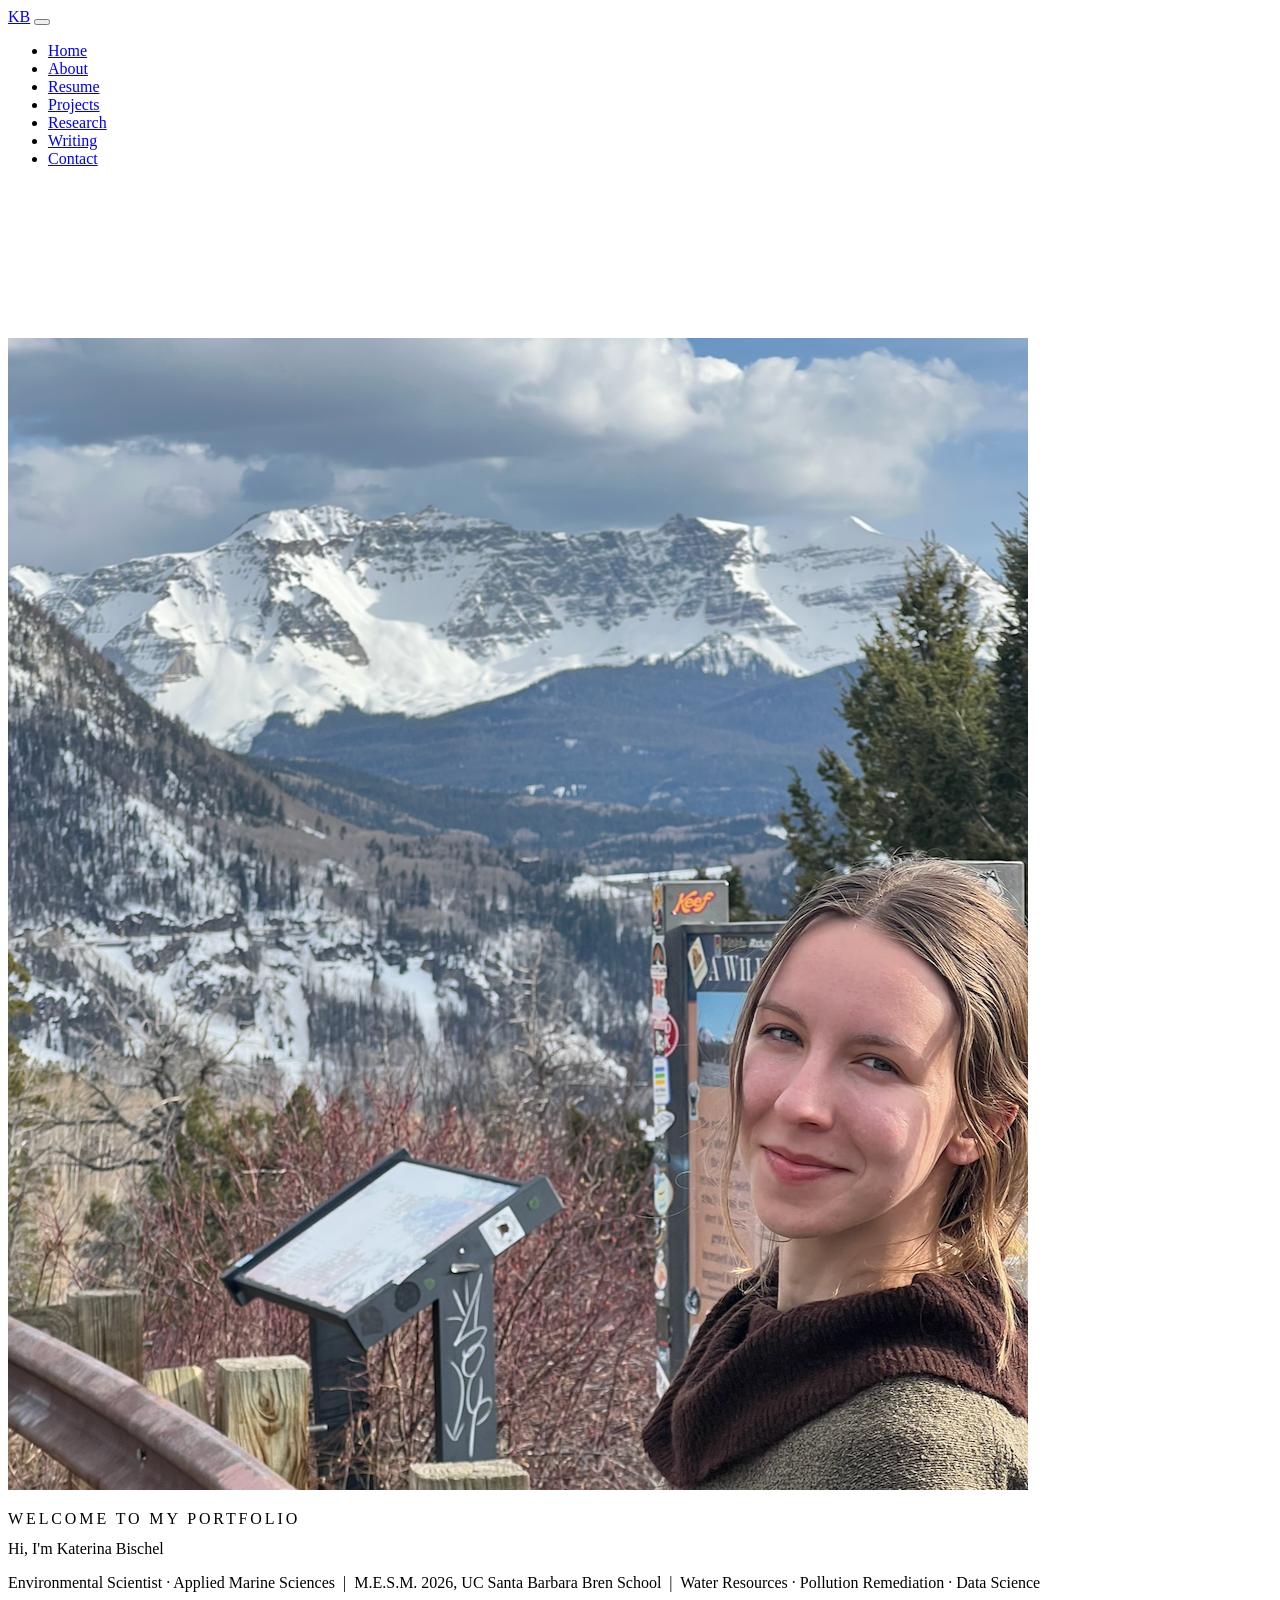
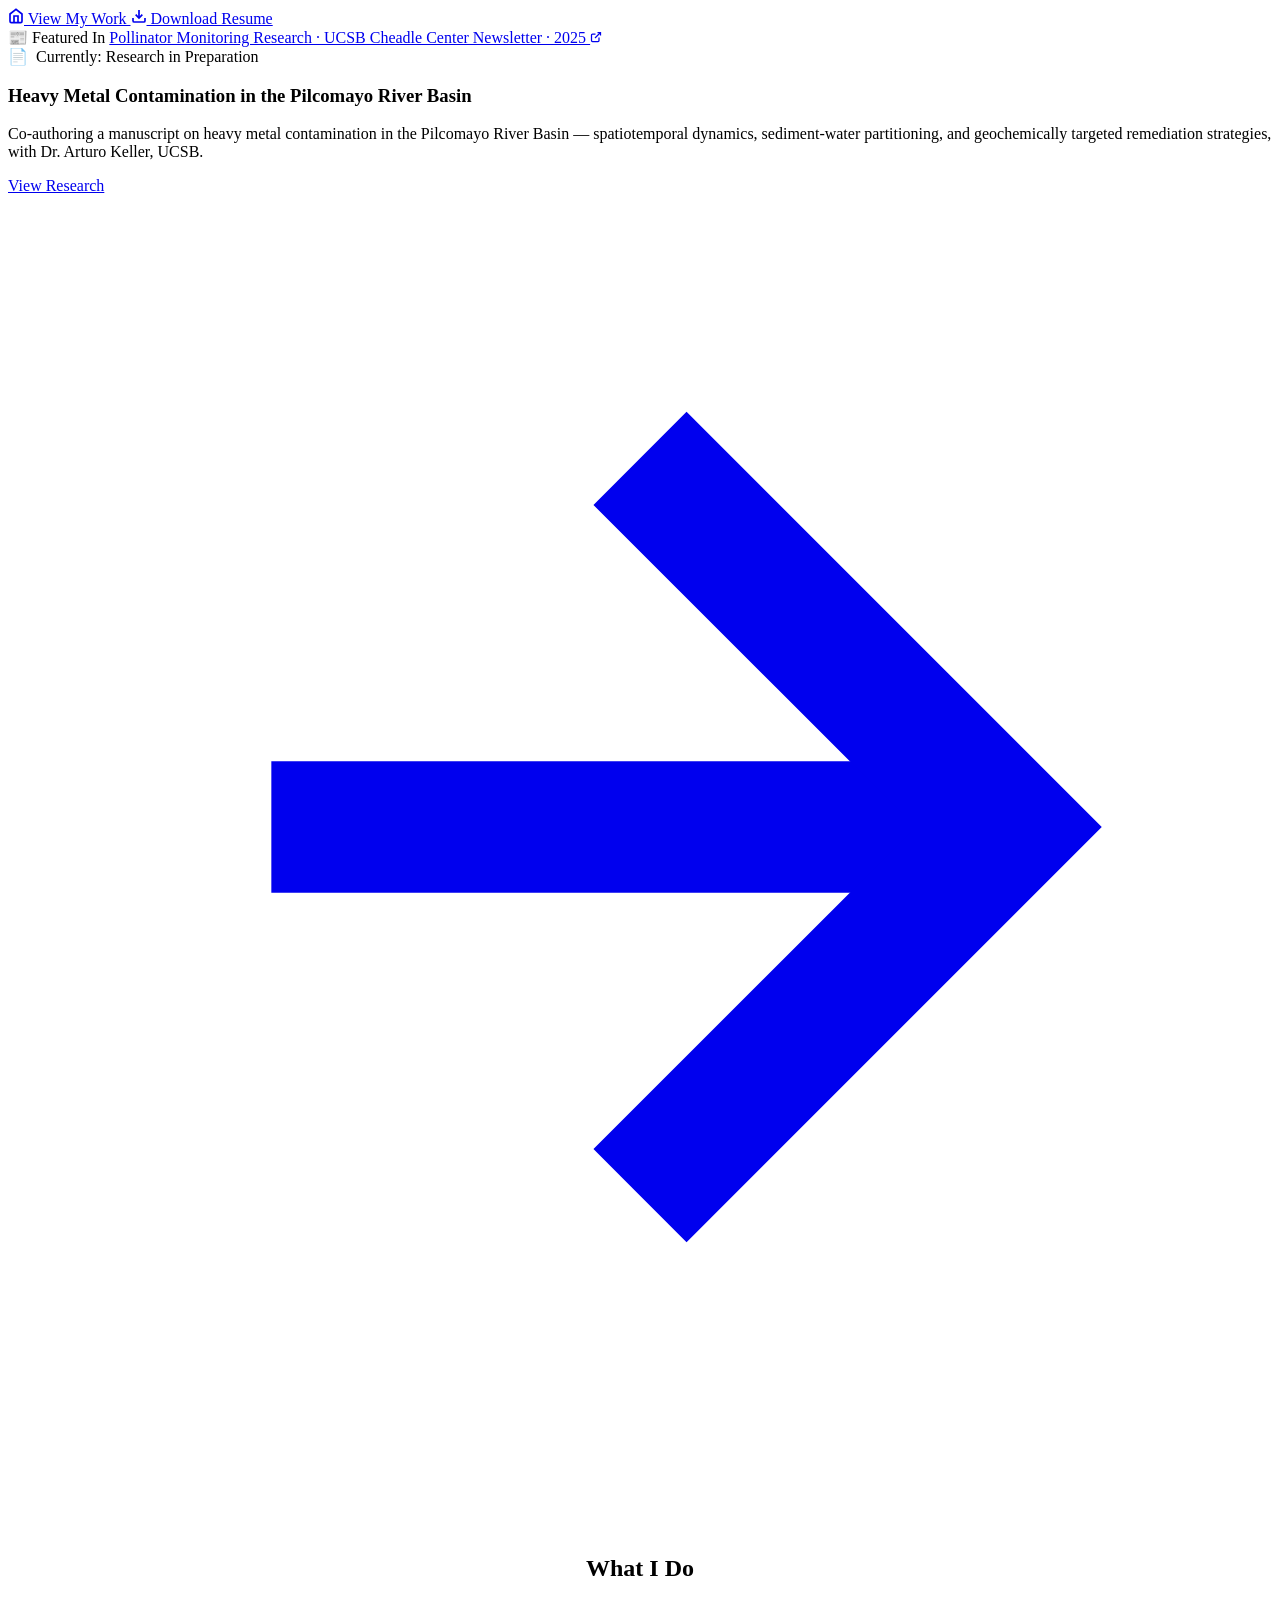
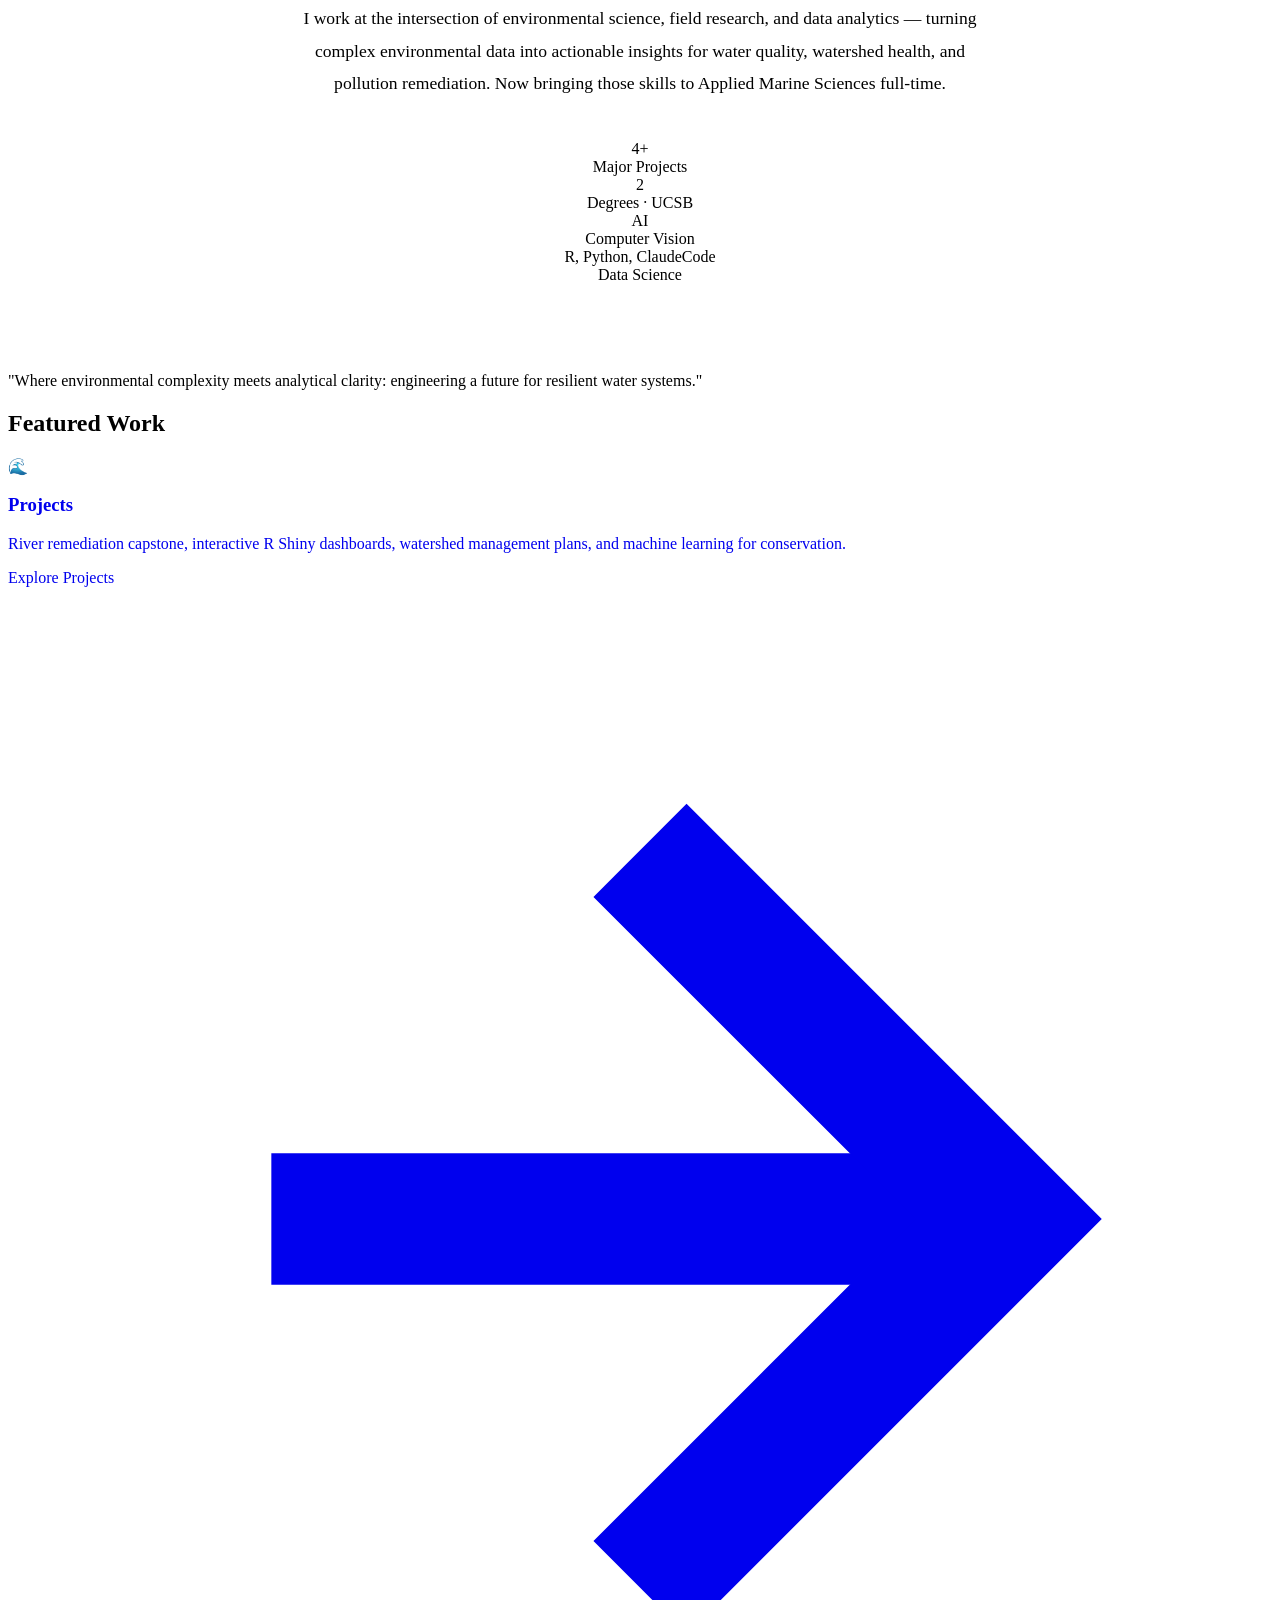
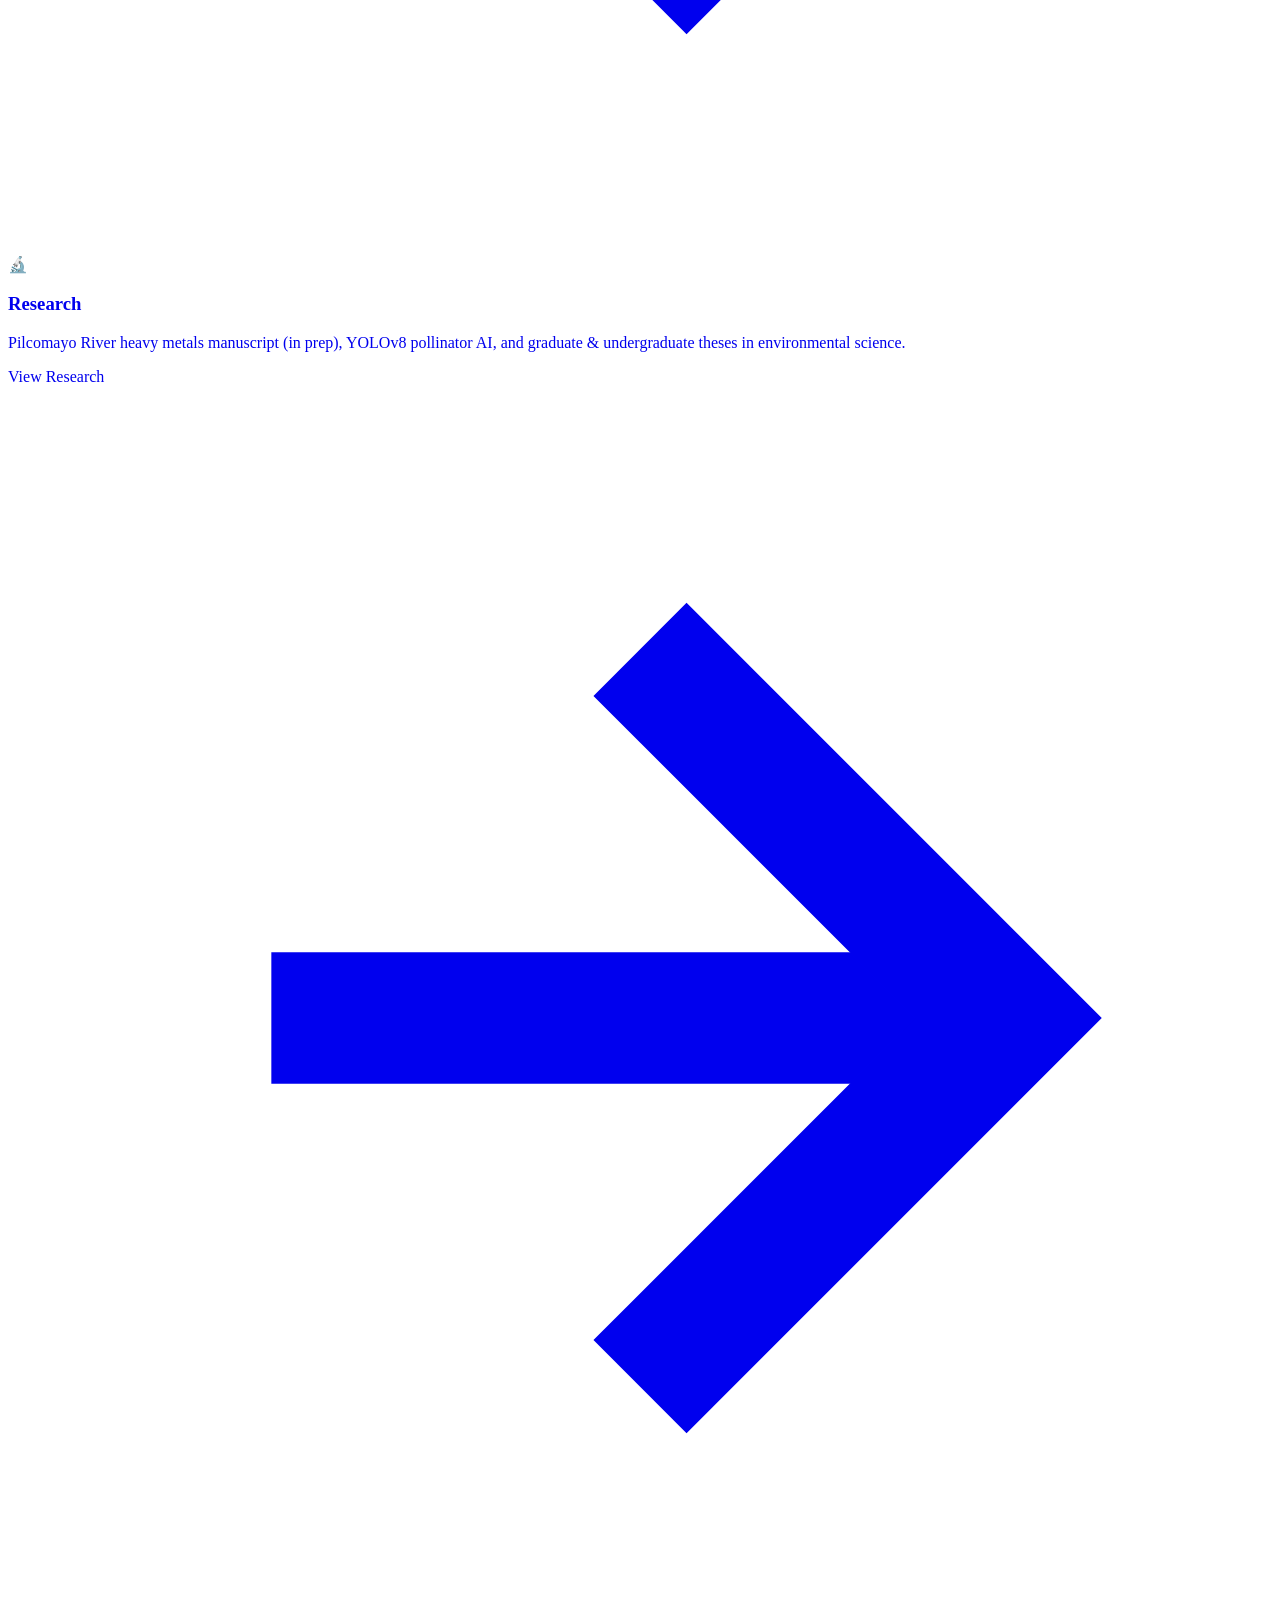
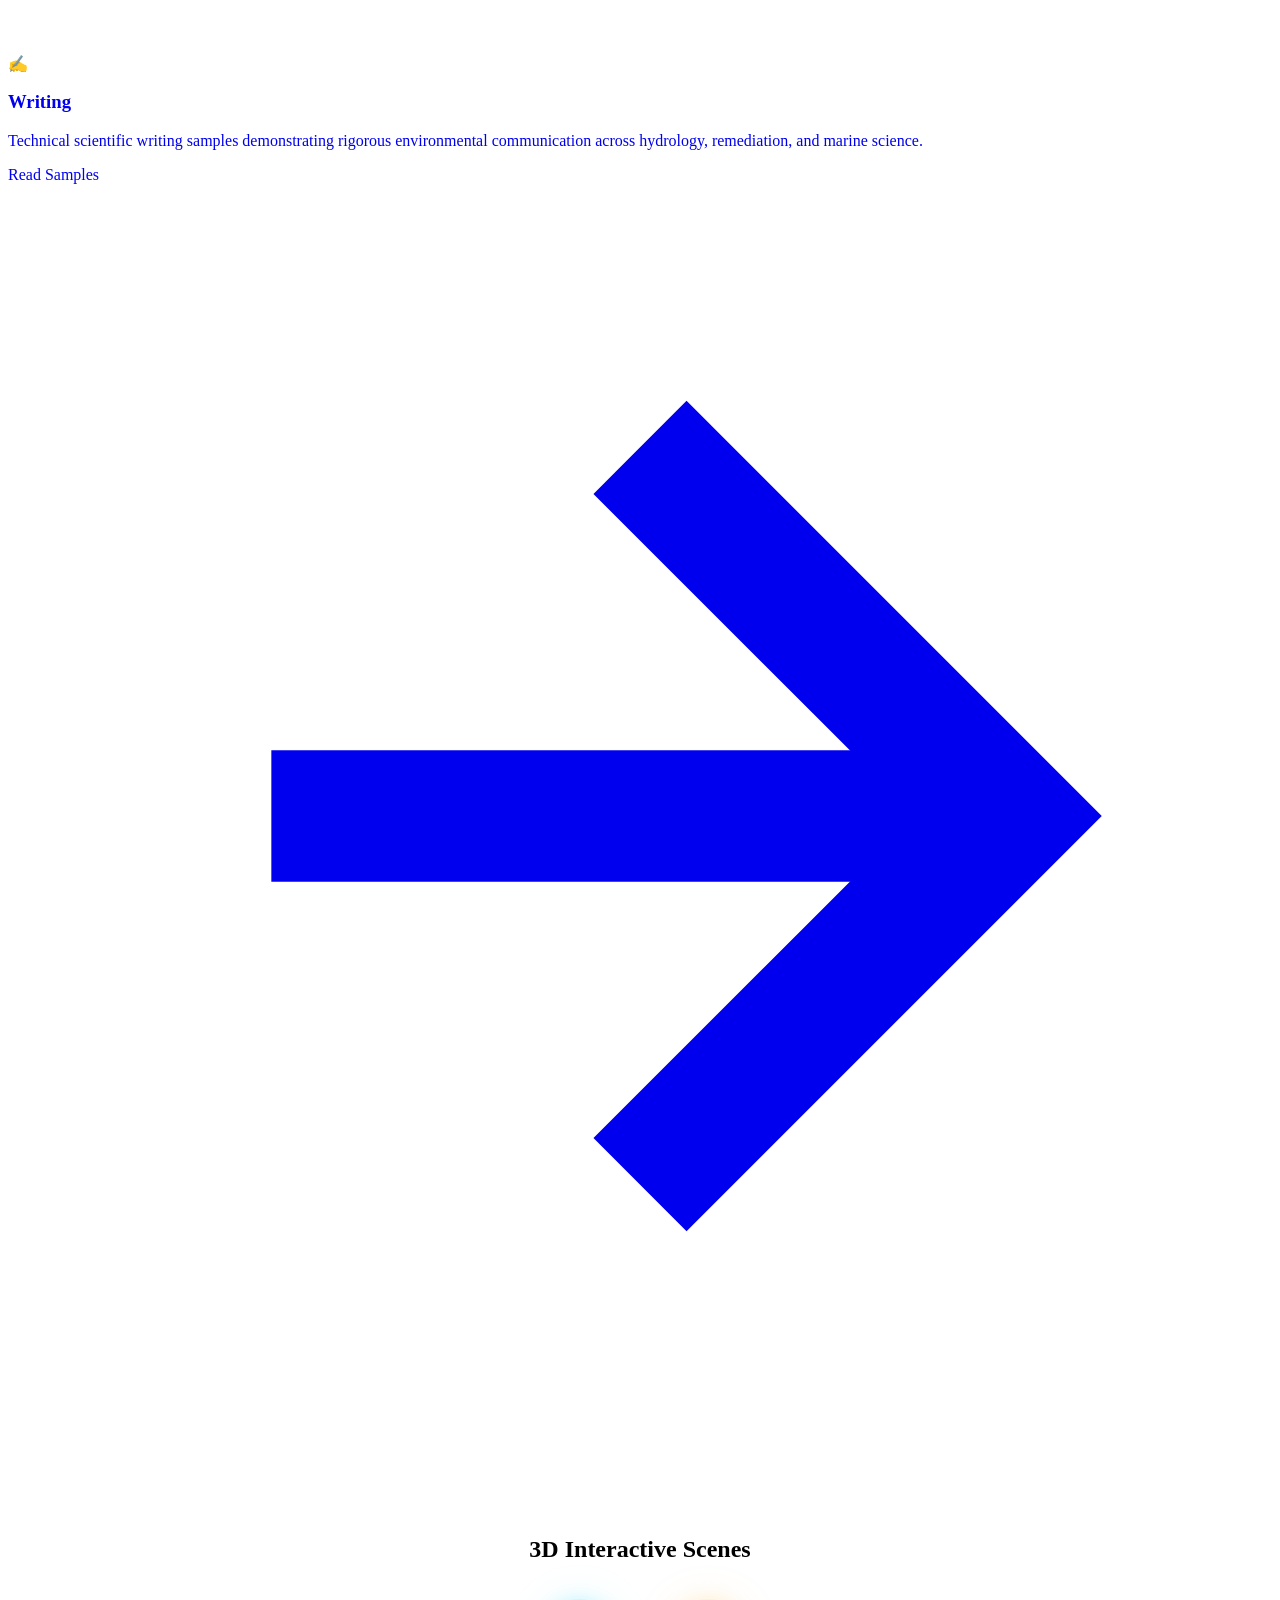
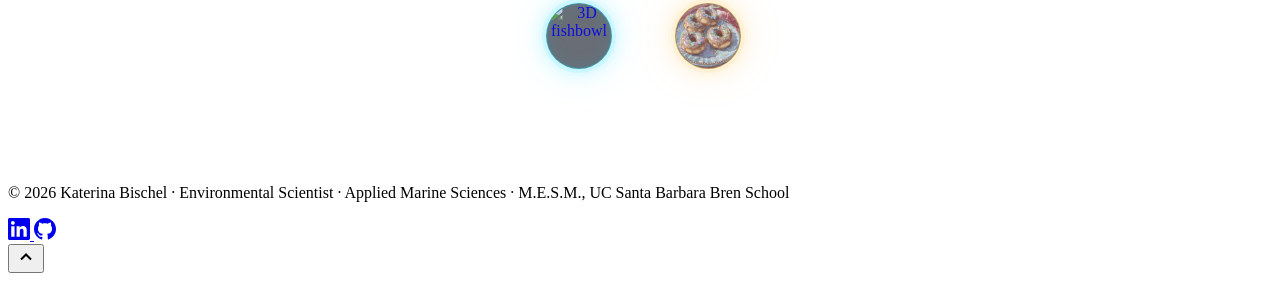
==== index.html @ 65e8b4d8 "Migrate to katerinabischel/portfolio: update content and add 3D assets - Update index.html, profile_" ====
<!DOCTYPE html>
<html lang="en">
<head>
  <meta charset="UTF-8" />
  <meta name="viewport" content="width=device-width, initial-scale=1.0" />
  <title>Katerina Bischel | Environmental Scientist</title>
  <meta name="description" content="Portfolio of Katerina Bischel — Environmental Scientist at Applied Marine Sciences. M.E.S.M. 2026, UC Santa Barbara Bren School. Water Resources · Pollution Remediation · Data Science." />
  <meta property="og:title"       content="Katerina Bischel | Environmental Scientist" />
  <meta property="og:description" content="Environmental Scientist · Applied Marine Sciences | Water Resources · Pollution Remediation · Data Science" />
  <meta property="og:image"       content="panorama_4.jpeg" />
  <meta property="og:type"        content="website" />
  <link rel="stylesheet" href="styles.css" />
  <style>
    .hero-greeting {
      font-size: clamp(0.85rem, 2vw, 1rem);
      color: var(--accent-teal-light);
      letter-spacing: 0.18em;
      text-transform: uppercase;
      margin-bottom: 0.75rem;
      font-weight: 500;
    }
    .quick-intro {
      padding: 4.5rem 2rem;
      background: var(--bg-secondary);
    }
    .quick-intro-inner {
      max-width: 1100px;
      margin: 0 auto;
      text-align: center;
    }
    .quick-intro p {
      font-size: 1.1rem;
      color: var(--text-secondary);
      max-width: 680px;
      margin: 0 auto 2.5rem;
      line-height: 1.85;
    }

    /* ── 3D Scene orbs ── */
    @keyframes bowl-bob {
      0%, 100% { transform: translateY(0px); }
      50%       { transform: translateY(-7px); }
    }

    .interactive-orbs-section {
      padding: 4rem 2rem 5rem;
      text-align: center;
      background: var(--bg-secondary);
    }

    .orbs-row {
      display: flex;
      justify-content: center;
      align-items: flex-start;
      gap: 3.5rem;
      margin-top: 2.5rem;
      flex-wrap: wrap;
    }

    .portal-orb-wrap {
      text-decoration: none;
      display: flex;
      flex-direction: column;
      align-items: center;
      gap: 0.5rem;
      animation: bowl-bob 4s ease-in-out infinite;
    }

    .portal-orb-wrap:nth-child(2) {
      animation-delay: 0.6s;
    }

    .portal-orb {
      width: 64px;
      height: 64px;
      border-radius: 50%;
      overflow: hidden;
      transition: all 0.35s cubic-bezier(0.4,0,0.2,1);
      background: rgba(5,13,26,0.6);
      backdrop-filter: blur(8px);
    }

    .portal-orb img {
      width: 100%;
      height: 100%;
      object-fit: cover;
      opacity: 0.88;
      transition: opacity 0.35s ease, transform 0.35s ease;
    }

    .portal-orb-label {
      font-size: 0.62rem;
      font-weight: 600;
      letter-spacing: 0.14em;
      text-transform: uppercase;
      opacity: 0;
      transform: translateY(4px);
      transition: all 0.3s ease;
      white-space: nowrap;
    }

    /* Teal — fishbowl */
    .portal-orb--teal {
      border: 1.5px solid rgba(0,212,255,0.45);
      box-shadow:
        0 0 0 4px rgba(0,212,255,0.08),
        0 0 22px rgba(0,212,255,0.30),
        0 0 50px rgba(0,212,255,0.12),
        inset 0 0 18px rgba(0,212,255,0.10);
    }
    .portal-orb-wrap--teal .portal-orb-label {
      color: rgba(0,212,255,0.65);
      text-shadow: 0 0 12px rgba(0,212,255,0.6);
    }
    .portal-orb-wrap--teal:hover .portal-orb--teal {
      border-color: rgba(0,212,255,0.85);
      box-shadow:
        0 0 0 6px rgba(0,212,255,0.12),
        0 0 32px rgba(0,212,255,0.55),
        0 0 70px rgba(0,212,255,0.22),
        inset 0 0 24px rgba(0,212,255,0.18);
      transform: scale(1.1);
    }

    /* Warm gold — donut */
    .portal-orb--warm {
      border: 1.5px solid rgba(255,185,55,0.50);
      box-shadow:
        0 0 0 4px rgba(255,185,55,0.08),
        0 0 22px rgba(255,185,55,0.30),
        0 0 50px rgba(255,185,55,0.12),
        inset 0 0 18px rgba(255,185,55,0.10);
    }
    .portal-orb-wrap--warm .portal-orb-label {
      color: rgba(255,185,55,0.75);
      text-shadow: 0 0 12px rgba(255,185,55,0.6);
    }
    .portal-orb-wrap--warm:hover .portal-orb--warm {
      border-color: rgba(255,185,55,0.90);
      box-shadow:
        0 0 0 6px rgba(255,185,55,0.12),
        0 0 32px rgba(255,185,55,0.55),
        0 0 70px rgba(255,185,55,0.22),
        inset 0 0 24px rgba(255,185,55,0.18);
      transform: scale(1.1);
    }

    .portal-orb-wrap:hover .portal-orb img {
      opacity: 1;
      transform: scale(1.06);
    }
    .portal-orb-wrap:hover .portal-orb-label {
      opacity: 1;
      transform: translateY(0);
    }

    @media (max-width: 480px) {
      .portal-orb { width: 50px; height: 50px; }
      .orbs-row { gap: 2rem; }
    }
  </style>
</head>
<body>

<!-- NAV -->
<nav class="navbar">
  <div class="nav-container">
    <a href="index.html" class="nav-logo">KB</a>
    <button class="hamburger" id="hamburger" aria-label="Toggle navigation">
      <span></span><span></span><span></span>
    </button>
    <ul class="nav-links" id="nav-links">
      <li><a href="index.html">Home</a></li>
      <li><a href="about.html">About</a></li>
      <li><a href="resume.html">Resume</a></li>
      <li><a href="projects.html">Projects</a></li>
      <li><a href="research.html">Research</a></li>
      <li><a href="writing.html">Writing</a></li>
      <li><a href="contact.html">Contact</a></li>
    </ul>
  </div>
</nav>

<!-- HERO -->
<section class="hero">
  <div class="hero-bg" style="background-image: url('panorama_4.jpeg');"></div>
  <div class="hero-overlay"></div>
  <canvas id="particle-canvas"></canvas>

  <div class="hero-content">
    <div class="profile-photo-wrap">
      <img src="profile_photo.PNG" alt="Katerina Bischel" class="profile-photo" />
    </div>

    <!-- Employment Badge -->

    <p class="hero-greeting">Welcome to my portfolio</p>

    <div class="typewriter-wrap">
      <span id="typewriter" class="typewriter-text" data-text="Hi, I'm Katerina Bischel">Hi, I'm Katerina Bischel</span>
    </div>

    <p class="hero-subtitle">
      Environmental Scientist · Applied Marine Sciences&nbsp;&nbsp;|&nbsp;&nbsp;M.E.S.M. 2026, UC Santa Barbara Bren School&nbsp;&nbsp;|&nbsp;&nbsp;Water Resources · Pollution Remediation · Data Science
    </p>

    <div class="btn-group">
      <a href="projects.html" class="btn btn-primary">
        <svg width="16" height="16" viewBox="0 0 24 24" fill="none" stroke="currentColor" stroke-width="2.5"><path d="M3 9l9-7 9 7v11a2 2 0 0 1-2 2H5a2 2 0 0 1-2-2z"/><polyline points="9 22 9 12 15 12 15 22"/></svg>
        View My Work
      </a>
      <a href="Bischel_resume_AMS_format_2pp.docx" download class="btn btn-ghost">
        <svg width="16" height="16" viewBox="0 0 24 24" fill="none" stroke="currentColor" stroke-width="2.5"><path d="M21 15v4a2 2 0 0 1-2 2H5a2 2 0 0 1-2-2v-4"/><polyline points="7 10 12 15 17 10"/><line x1="12" y1="15" x2="12" y2="3"/></svg>
        Download Resume
      </a>
    </div>
  </div>


</section>

<!-- PRESS STRIP -->
<div class="press-strip">
  <div class="press-inner">
    <span class="press-label">📰 Featured In</span>
    <a href="https://us15.campaign-archive.com/?e=__test_email__&u=05cf4db23a15975cb832e2846&id=3d0ad0cae9"
       target="_blank" rel="noopener noreferrer" class="press-item">
      Pollinator Monitoring Research · UCSB Cheadle Center Newsletter · 2025
      <svg width="12" height="12" viewBox="0 0 24 24" fill="none" stroke="currentColor" stroke-width="2.5"><path d="M18 13v6a2 2 0 0 1-2 2H5a2 2 0 0 1-2-2V8a2 2 0 0 1 2-2h6"/><polyline points="15 3 21 3 21 9"/><line x1="10" y1="14" x2="21" y2="3"/></svg>
    </a>
  </div>
</div>

<!-- CURRENTLY WORKING ON -->
<div class="current-work-wrap">
  <div class="current-work-inner">
    <div class="current-work-card reveal">
      <div class="cw-label">
        📄&nbsp; Currently: Research in Preparation
      </div>
      <h3 class="cw-title">Heavy Metal Contamination in the Pilcomayo River Basin</h3>
      <p class="cw-desc">
        Co-authoring a manuscript on heavy metal contamination in the Pilcomayo River Basin —
        spatiotemporal dynamics, sediment-water partitioning, and geochemically targeted
        remediation strategies, with Dr. Arturo Keller, UCSB.
      </p>
      <a href="research.html" class="cw-link">
        View Research
        <svg viewBox="0 0 24 24" fill="none" stroke="currentColor" stroke-width="2.5"><path d="M5 12h14"/><path d="m12 5 7 7-7 7"/></svg>
      </a>
    </div>
  </div>
</div>

<!-- QUICK INTRO -->
<section class="quick-intro">
  <div class="quick-intro-inner">
    <h2 class="section-title reveal">What I Do</h2>
    <p class="reveal reveal-d1">
      I work at the intersection of environmental science, field research, and data analytics —
      turning complex environmental data into actionable insights for water quality,
      watershed health, and pollution remediation. Now bringing those skills to
      Applied Marine Sciences full-time.
    </p>

    <div class="stats-row">
      <div class="stat-item reveal reveal-d1">
        <div class="stat-num">4+</div>
        <div class="stat-label">Major Projects</div>
      </div>
      <div class="stat-item reveal reveal-d2">
        <div class="stat-num">2</div>
        <div class="stat-label">Degrees · UCSB</div>
      </div>
      <div class="stat-item reveal reveal-d3">
        <div class="stat-num">AI</div>
        <div class="stat-label">Computer Vision</div>
      </div>
      <div class="stat-item reveal reveal-d4">
        <div class="stat-num">R, Python, ClaudeCode</div>
        <div class="stat-label">Data Science</div>
      </div>
    </div>
  </div>
</section>

<!-- PANORAMA DIVIDER 9 -->
<div class="pano-divider" style="background-image: url('panorama_9.jpeg');">
  <div class="pano-divider-content reveal">
    <p class="pano-divider-quote">"Where environmental complexity meets analytical clarity: engineering a future for <span>resilient water systems</span>."</p>
  </div>
</div>

<!-- FEATURED WORK PREVIEW -->
<section class="section">
  <h2 class="section-title reveal">Featured Work</h2>
  <div class="card-grid">

    <a href="projects.html" class="glass-card card-flex reveal reveal-d1" style="text-decoration:none;">
      <span class="card-icon">🌊</span>
      <h3 class="card-title">Projects</h3>
      <p class="card-desc">River remediation capstone, interactive R Shiny dashboards, watershed management plans, and machine learning for conservation.</p>
      <span class="card-link">Explore Projects <svg viewBox="0 0 24 24" fill="none" stroke="currentColor" stroke-width="2.5"><path d="M5 12h14"/><path d="m12 5 7 7-7 7"/></svg></span>
    </a>

    <a href="research.html" class="glass-card card-flex reveal reveal-d2" style="text-decoration:none;">
      <span class="card-icon">🔬</span>
      <h3 class="card-title">Research</h3>
      <p class="card-desc">Pilcomayo River heavy metals manuscript (in prep), YOLOv8 pollinator AI, and graduate & undergraduate theses in environmental science.</p>
      <span class="card-link">View Research <svg viewBox="0 0 24 24" fill="none" stroke="currentColor" stroke-width="2.5"><path d="M5 12h14"/><path d="m12 5 7 7-7 7"/></svg></span>
    </a>

    <a href="writing.html" class="glass-card card-flex reveal reveal-d3" style="text-decoration:none;">
      <span class="card-icon">✍️</span>
      <h3 class="card-title">Writing</h3>
      <p class="card-desc">Technical scientific writing samples demonstrating rigorous environmental communication across hydrology, remediation, and marine science.</p>
      <span class="card-link">Read Samples <svg viewBox="0 0 24 24" fill="none" stroke="currentColor" stroke-width="2.5"><path d="M5 12h14"/><path d="m12 5 7 7-7 7"/></svg></span>
    </a>

  </div>
</section>

<!-- 3D INTERACTIVE SCENES -->
<section class="interactive-orbs-section">
  <h2 class="section-title reveal">3D Interactive Scenes</h2>
  <div class="orbs-row">

    <a href="fishbowl.html" class="portal-orb-wrap portal-orb-wrap--teal" aria-label="Explore 3D fishbowl scene">
      <div class="portal-orb portal-orb--teal">
        <img src="fishbowl_pic.png" alt="3D fishbowl" />
      </div>
      <span class="portal-orb-label">Fishbowl →</span>
    </a>

    <a href="donut.html" class="portal-orb-wrap portal-orb-wrap--warm" aria-label="View 3D donut">
      <div class="portal-orb portal-orb--warm">
        <img src="donut.png" alt="3D donut" />
      </div>
      <span class="portal-orb-label">Donut →</span>
    </a>

  </div>
</section>

<!-- FOOTER -->
<footer>
  <div class="footer-inner">
    <p class="footer-copy">© 2026 Katerina Bischel · Environmental Scientist · Applied Marine Sciences · M.E.S.M., UC Santa Barbara Bren School</p>
    <div class="footer-links">
      <a href="https://www.linkedin.com/in/katerina-bischel/" target="_blank" rel="noopener noreferrer" aria-label="LinkedIn">
        <svg width="22" height="22" viewBox="0 0 24 24" fill="currentColor"><path d="M20.447 20.452h-3.554v-5.569c0-1.328-.027-3.037-1.852-3.037-1.853 0-2.136 1.445-2.136 2.939v5.667H9.351V9h3.414v1.561h.046c.477-.9 1.637-1.85 3.37-1.85 3.601 0 4.267 2.37 4.267 5.455v6.286zM5.337 7.433c-1.144 0-2.063-.926-2.063-2.065 0-1.138.92-2.063 2.063-2.063 1.14 0 2.064.925 2.064 2.063 0 1.139-.925 2.065-2.064 2.065zm1.782 13.019H3.555V9h3.564v11.452zM22.225 0H1.771C.792 0 0 .774 0 1.729v20.542C0 23.227.792 24 1.771 24h20.451C23.2 24 24 23.227 24 22.271V1.729C24 .774 23.2 0 22.222 0h.003z"/></svg>
      </a>
      <a href="https://github.com/katerinabischell" target="_blank" rel="noopener noreferrer" aria-label="GitHub">
        <svg width="22" height="22" viewBox="0 0 24 24" fill="currentColor"><path d="M12 0c-6.626 0-12 5.373-12 12 0 5.302 3.438 9.8 8.207 11.387.599.111.793-.261.793-.577v-2.234c-3.338.726-4.033-1.416-4.033-1.416-.546-1.387-1.333-1.756-1.333-1.756-1.089-.745.083-.729.083-.729 1.205.084 1.839 1.237 1.839 1.237 1.07 1.834 2.807 1.304 3.492.997.107-.775.418-1.305.762-1.604-2.665-.305-5.467-1.334-5.467-5.931 0-1.311.469-2.381 1.236-3.221-.124-.303-.535-1.524.117-3.176 0 0 1.008-.322 3.301 1.23.957-.266 1.983-.399 3.003-.404 1.02.005 2.047.138 3.006.404 2.291-1.552 3.297-1.23 3.297-1.23.653 1.653.242 2.874.118 3.176.77.84 1.235 1.911 1.235 3.221 0 4.609-2.807 5.624-5.479 5.921.43.372.823 1.102.823 2.222v3.293c0 .319.192.694.801.576 4.765-1.589 8.199-6.086 8.199-11.386 0-6.627-5.373-12-12-12z"/></svg>
      </a>
    </div>
  </div>
</footer>

<button class="back-to-top" id="back-to-top" aria-label="Back to top">
  <svg width="20" height="20" viewBox="0 0 24 24" fill="none" stroke="currentColor" stroke-width="2.5"><path d="M18 15l-6-6-6 6"/></svg>
</button>

<script src="main.js"></script>
</body>
</html>
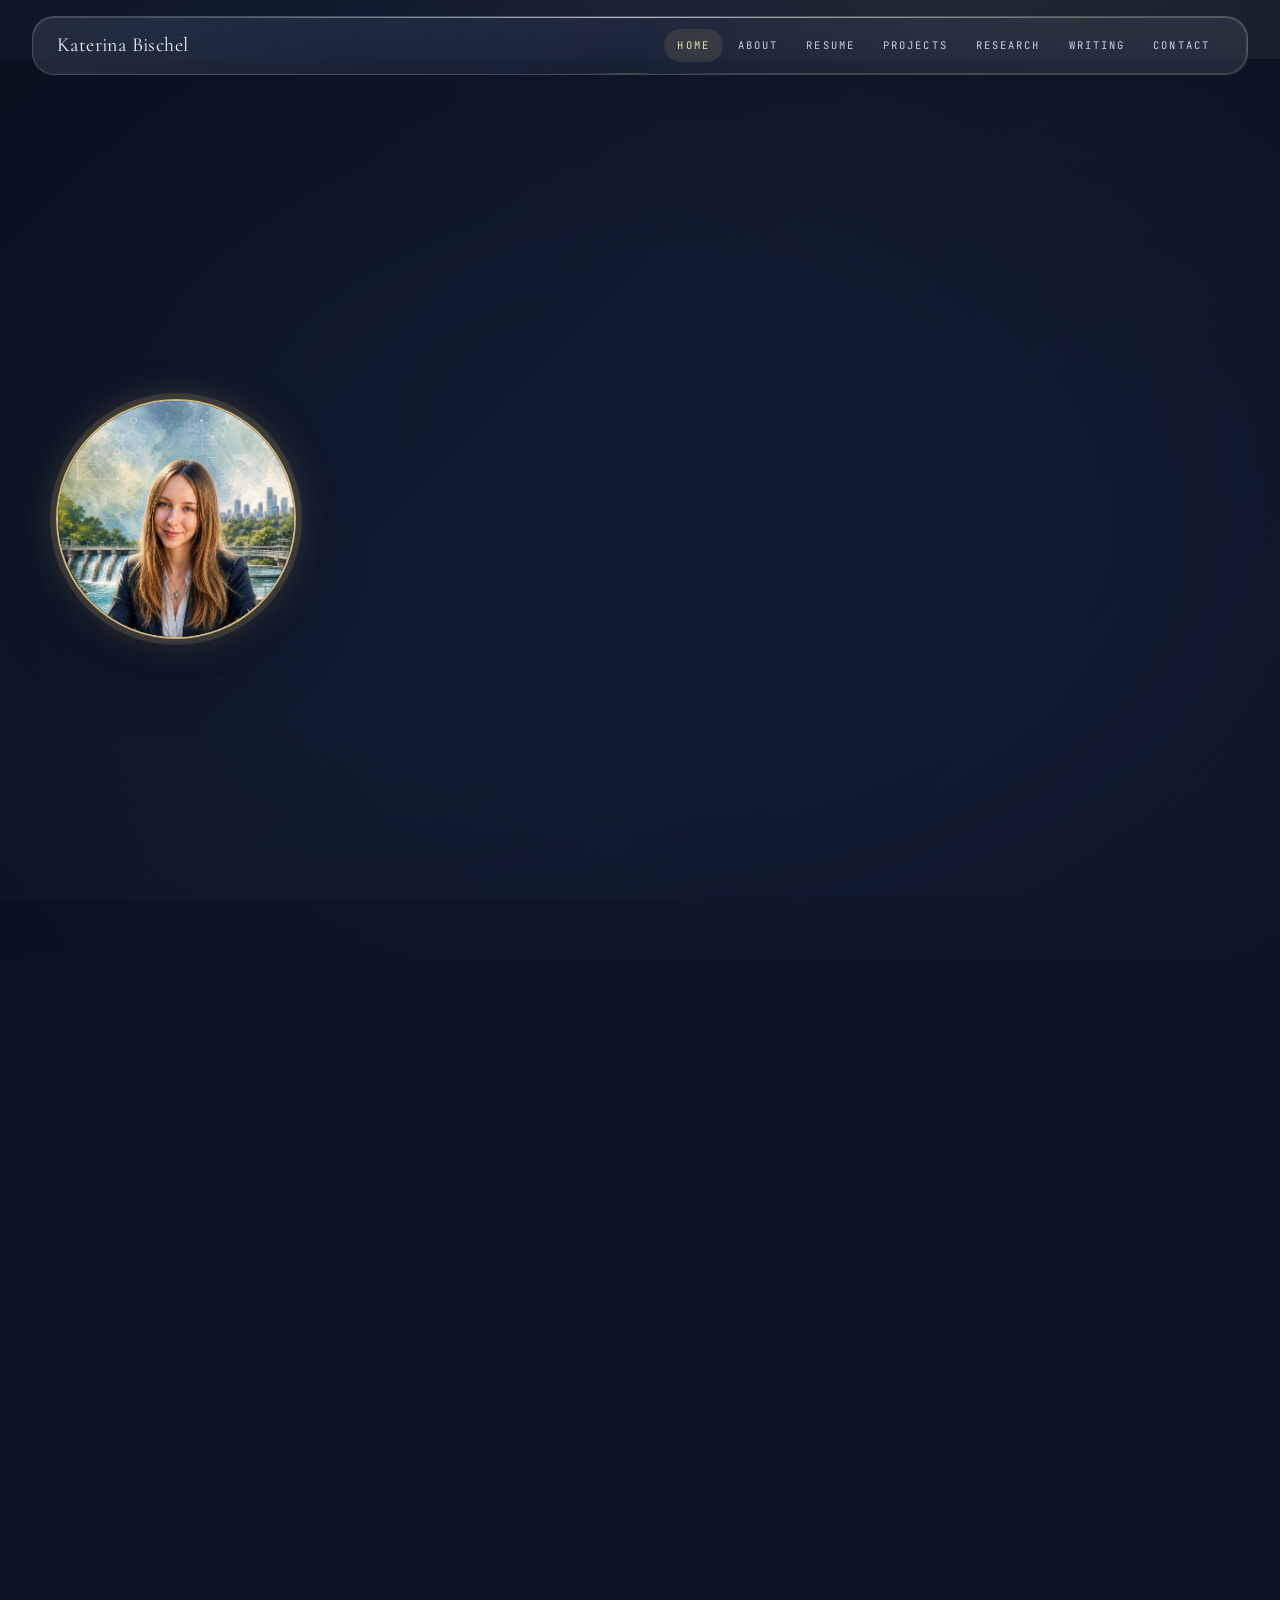
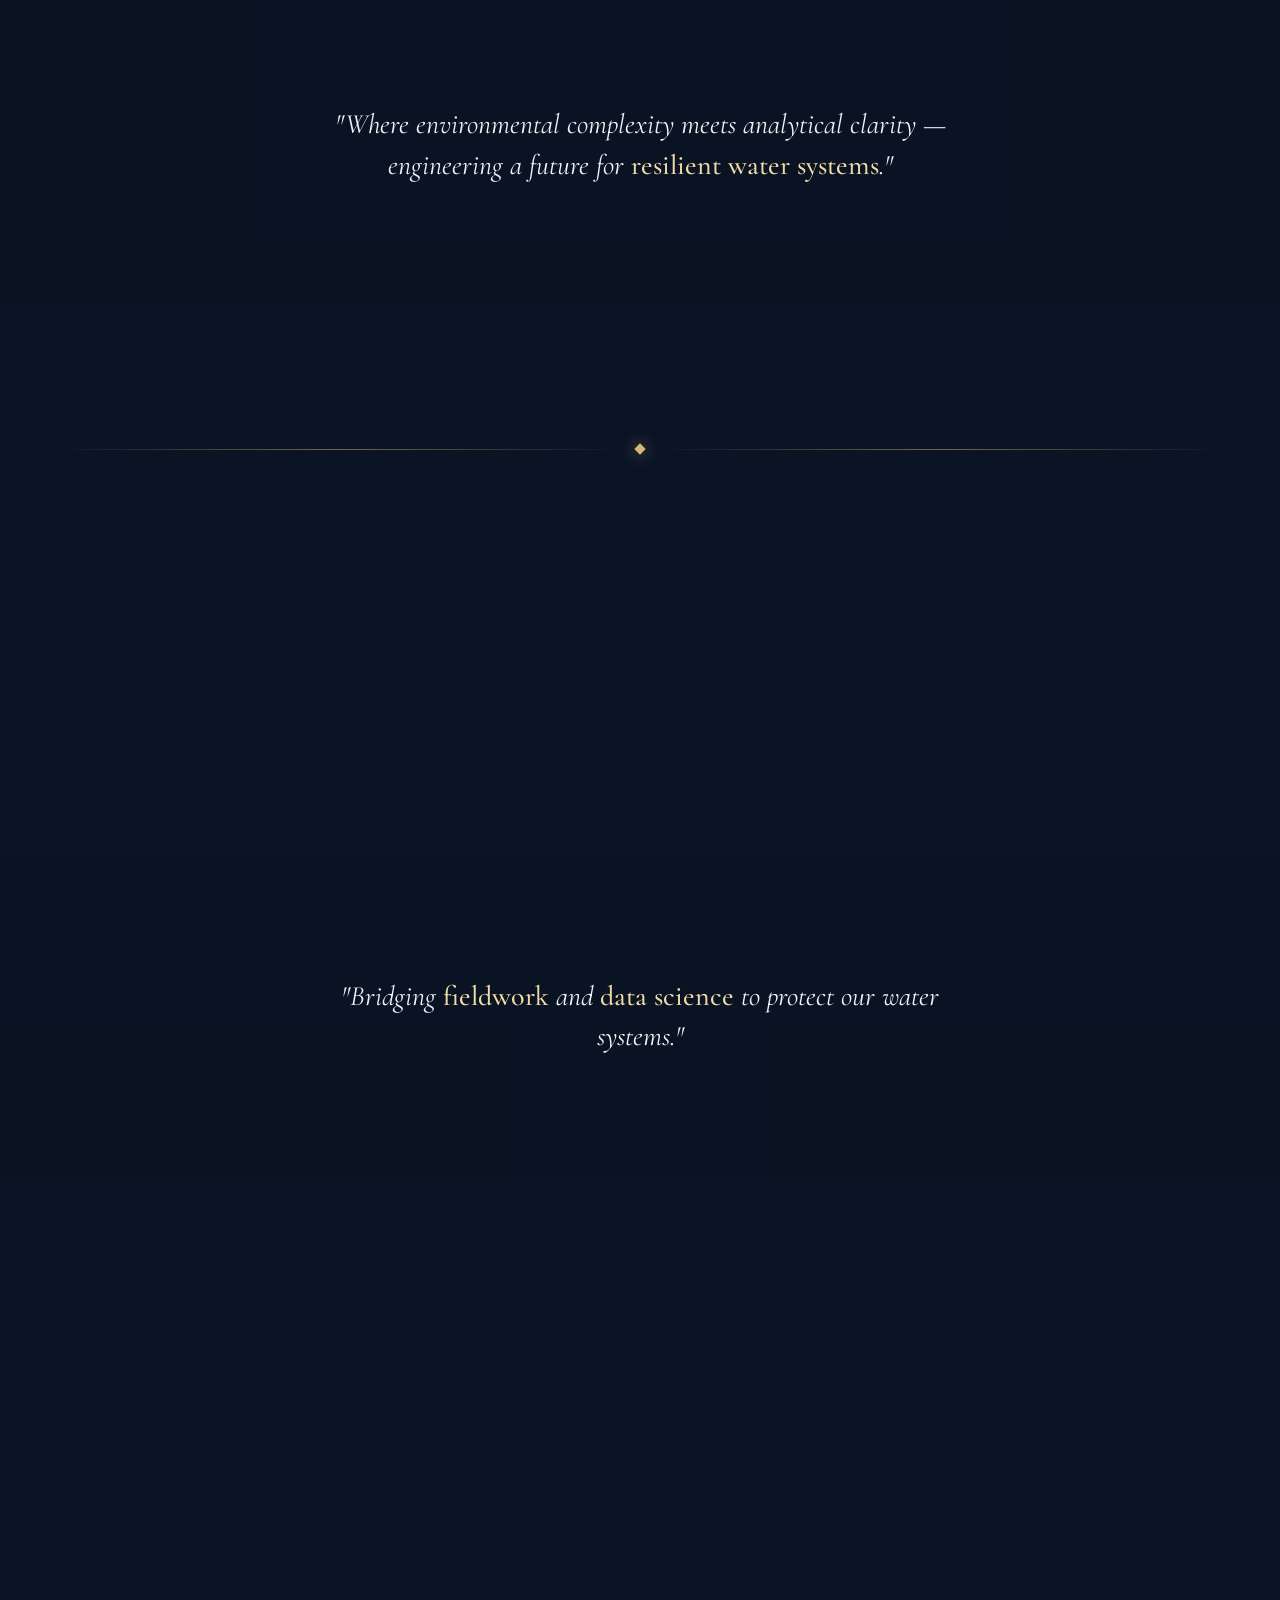
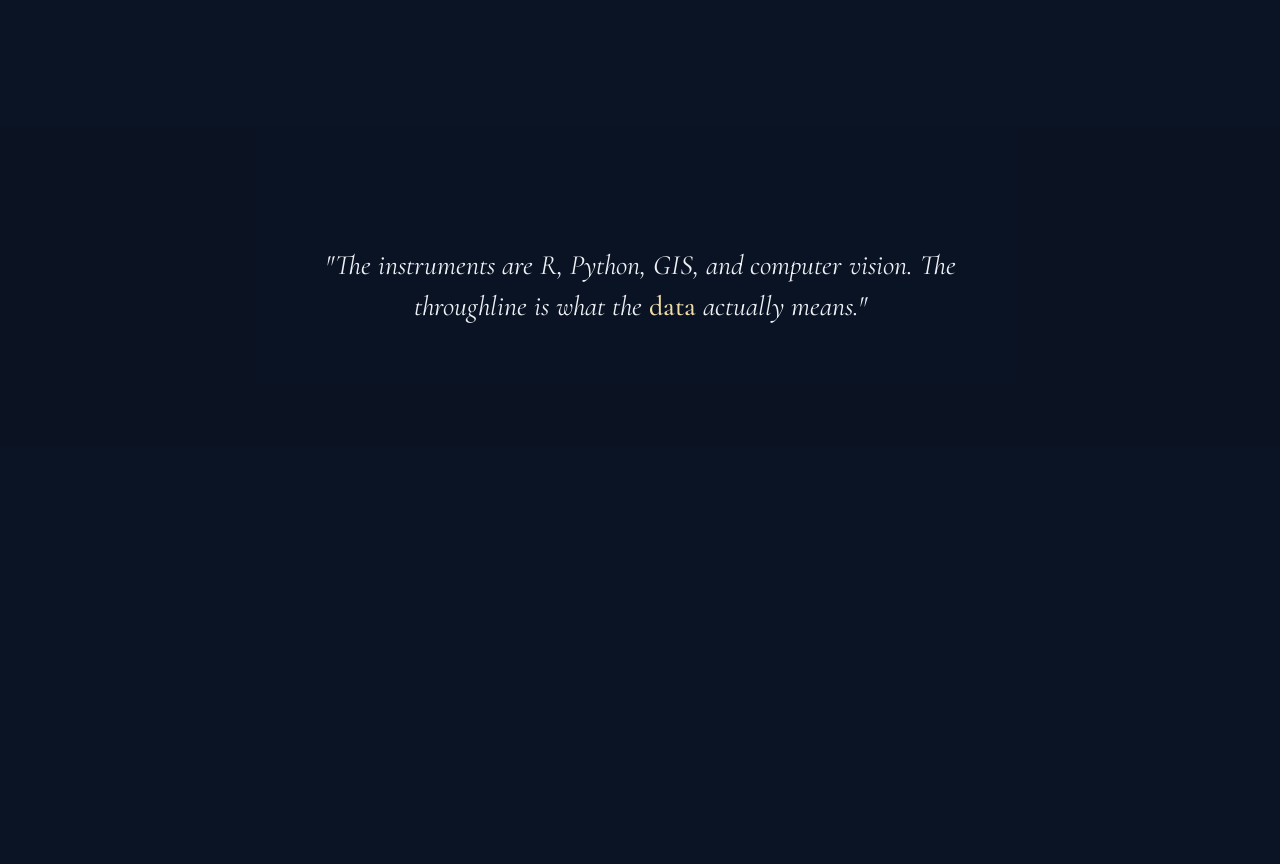
==== commit cdfb1e5a: "update" ====
--- a/index.html
+++ b/index.html
@@ -4,362 +4,855 @@
   <meta charset="UTF-8" />
   <meta name="viewport" content="width=device-width, initial-scale=1.0" />
   <title>Katerina Bischel | Environmental Scientist</title>
-  <meta name="description" content="Portfolio of Katerina Bischel — Environmental Scientist at Applied Marine Sciences. M.E.S.M. 2026, UC Santa Barbara Bren School. Water Resources · Pollution Remediation · Data Science." />
+  <meta name="description" content="Portfolio of Katerina Bischel — Environmental Scientist, Applied Marine Sciences. M.E.S.M. UCSB Bren. Water resources · pollution remediation · data science." />
   <meta property="og:title"       content="Katerina Bischel | Environmental Scientist" />
   <meta property="og:description" content="Environmental Scientist · Applied Marine Sciences | Water Resources · Pollution Remediation · Data Science" />
   <meta property="og:image"       content="panorama_4.jpeg" />
   <meta property="og:type"        content="website" />
-  <link rel="stylesheet" href="styles.css" />
+  <!-- styles.css retired in favor of ui_kit/shared.css + inline page styles -->
+  <link rel="stylesheet" href="ui_kit/shared.css" />
   <style>
-    .hero-greeting {
-      font-size: clamp(0.85rem, 2vw, 1rem);
-      color: var(--accent-teal-light);
-      letter-spacing: 0.18em;
+    /* ── Reveal on scroll ─────────────────────────────── */
+    .reveal {
+      opacity: 0;
+      transform: translateY(22px);
+      transition: opacity 0.7s ease, transform 0.7s ease;
+    }
+    .reveal.visible {
+      opacity: 1;
+      transform: translateY(0);
+    }
+
+    /* ── Hamburger button ─────────────────────────────── */
+    .hamburger {
+      display: none;
+      flex-direction: column;
+      gap: 5px;
+      cursor: pointer;
+      background: none;
+      border: none;
+      padding: 6px;
+    }
+    .hamburger span {
+      display: block;
+      width: 22px;
+      height: 2px;
+      background: var(--ash);
+      transition: transform 0.3s, opacity 0.3s;
+    }
+    .hamburger.open span:nth-child(1) { transform: translateY(7px) rotate(45deg); }
+    .hamburger.open span:nth-child(2) { opacity: 0; }
+    .hamburger.open span:nth-child(3) { transform: translateY(-7px) rotate(-45deg); }
+
+    /* ── Nav ──────────────────────────────────────────── */
+    nav.site-nav {
+      position: sticky;
+      top: 16px;
+      z-index: 100;
+      max-width: 1280px;
+      margin: 0 auto;
+      padding: 0 32px;
+    }
+    .nav-inner {
+      display: flex;
+      align-items: center;
+      justify-content: space-between;
+      padding: 12px 24px;
+    }
+    .nav-brand {
+      font-family: var(--serif);
+      font-size: 20px;
+      color: var(--paper);
+      letter-spacing: 0.02em;
+      text-decoration: none;
+    }
+    .nav-links {
+      display: flex;
+      gap: 2px;
+      font-family: var(--mono);
+      font-size: 10.5px;
+      letter-spacing: 0.2em;
       text-transform: uppercase;
-      margin-bottom: 0.75rem;
-      font-weight: 500;
-    }
-    .quick-intro {
-      padding: 4.5rem 2rem;
-      background: var(--bg-secondary);
-    }
-    .quick-intro-inner {
-      max-width: 1100px;
+    }
+    .nav-links a {
+      padding: 8px 13px;
+      border-radius: 999px;
+      color: var(--ash);
+      transition: color 0.3s, background 0.3s;
+    }
+    .nav-links a.active {
+      color: var(--gold-glow);
+      background: rgba(212,184,122,0.12);
+    }
+    .nav-links a:hover { color: var(--paper); }
+
+    /* ── Hero ─────────────────────────────────────────── */
+    .hero {
+      position: relative;
+      min-height: 100vh;
+      display: flex;
+      align-items: center;
+      overflow: hidden;
+    }
+    .hero-bg {
+      position: absolute;
+      inset: 0;
+      background-image: url('panorama_4.jpeg');
+      background-size: cover;
+      background-position: center;
+      z-index: 0;
+    }
+    .hero-bg::after {
+      content: '';
+      position: absolute;
+      inset: 0;
+      background: linear-gradient(135deg, rgba(11,20,36,0.82), rgba(20,30,52,0.76));
+    }
+    /* vignette */
+    .hero-bg::before {
+      content: '';
+      position: absolute;
+      inset: 0;
+      background: radial-gradient(ellipse at center, transparent 40%, rgba(8,14,28,0.55) 100%);
+      z-index: 1;
+    }
+    .hero-content {
+      position: relative;
+      z-index: 2;
+      max-width: 1280px;
       margin: 0 auto;
-      text-align: center;
-    }
-    .quick-intro p {
-      font-size: 1.1rem;
-      color: var(--text-secondary);
-      max-width: 680px;
-      margin: 0 auto 2.5rem;
-      line-height: 1.85;
-    }
-
-    /* ── 3D Scene orbs ── */
-    @keyframes bowl-bob {
-      0%, 100% { transform: translateY(0px); }
-      50%       { transform: translateY(-7px); }
-    }
-
-    .interactive-orbs-section {
-      padding: 4rem 2rem 5rem;
-      text-align: center;
-      background: var(--bg-secondary);
-    }
-
-    .orbs-row {
-      display: flex;
-      justify-content: center;
-      align-items: flex-start;
-      gap: 3.5rem;
-      margin-top: 2.5rem;
-      flex-wrap: wrap;
-    }
-
-    .portal-orb-wrap {
-      text-decoration: none;
-      display: flex;
-      flex-direction: column;
+      padding: 120px 56px 100px;
+      display: flex;
       align-items: center;
-      gap: 0.5rem;
-      animation: bowl-bob 4s ease-in-out infinite;
-    }
-
-    .portal-orb-wrap:nth-child(2) {
-      animation-delay: 0.6s;
-    }
-
-    .portal-orb {
-      width: 64px;
-      height: 64px;
+      gap: 72px;
+      width: 100%;
+    }
+    .hero-portrait {
+      flex-shrink: 0;
+    }
+    .portrait-frame {
+      width: 240px;
+      height: 240px;
       border-radius: 50%;
       overflow: hidden;
-      transition: all 0.35s cubic-bezier(0.4,0,0.2,1);
-      background: rgba(5,13,26,0.6);
-      backdrop-filter: blur(8px);
-    }
-
-    .portal-orb img {
+      border: 2.5px solid var(--gold);
+      box-shadow: 0 0 0 6px rgba(212,184,122,0.15), 0 0 40px rgba(212,184,122,0.25), 0 30px 60px rgba(8,14,28,0.6);
+    }
+    .portrait-frame img {
       width: 100%;
       height: 100%;
       object-fit: cover;
-      opacity: 0.88;
-      transition: opacity 0.35s ease, transform 0.35s ease;
-    }
-
-    .portal-orb-label {
-      font-size: 0.62rem;
-      font-weight: 600;
+      object-position: center top;
+    }
+    .hero-text {
+      max-width: 700px;
+    }
+    .hero-eyebrow {
+      font-family: var(--mono);
+      font-size: 11px;
+      letter-spacing: 0.28em;
+      text-transform: uppercase;
+      color: var(--gold);
+      margin-bottom: 20px;
+    }
+    .hero-title {
+      font-family: var(--serif);
+      font-size: clamp(72px, 8vw, 116px);
+      line-height: 0.92;
+      letter-spacing: -0.015em;
+      color: var(--paper);
+      font-weight: 400;
+      margin-bottom: 28px;
+    }
+    .hero-title em {
+      color: var(--gold-glow);
+      font-style: italic;
+    }
+    .hero-subline {
+      font-family: var(--serif);
+      font-size: 20px;
+      line-height: 1.55;
+      color: var(--ash-soft);
+      font-style: italic;
+      max-width: 620px;
+      margin-bottom: 20px;
+    }
+    .hero-byline {
+      font-family: var(--mono);
+      font-size: 10.5px;
+      letter-spacing: 0.22em;
+      text-transform: uppercase;
+      color: var(--gold-soft);
+      opacity: 0.85;
+      margin-bottom: 36px;
+    }
+    .hero-ctas {
+      display: flex;
+      gap: 16px;
+      flex-wrap: wrap;
+    }
+
+    /* ── Press strip ──────────────────────────────────── */
+    .press-strip-wrap {
+      max-width: 1280px;
+      margin: 0 auto;
+      padding: 0 56px;
+      position: relative;
+      z-index: 2;
+      margin-top: -1px;
+    }
+    .press-strip {
+      display: flex;
+      align-items: center;
+      justify-content: center;
+      gap: 8px;
+      padding: 0 28px;
+      height: 60px;
+      text-decoration: none;
+      border-radius: var(--r-xl);
+      font-family: var(--mono);
+      font-size: 10.5px;
+      letter-spacing: 0.2em;
+      text-transform: uppercase;
+      color: var(--ash);
+      transition: border-color 0.4s, box-shadow 0.4s, color 0.3s;
+    }
+    .press-strip:hover {
+      border-color: rgba(212,184,122,0.55);
+      box-shadow: 0 0 24px rgba(212,184,122,0.2), var(--glass-shadow);
+      color: var(--gold-glow);
+    }
+    .press-strip .press-arrow {
+      color: var(--gold);
+      font-size: 13px;
+    }
+
+    /* ── Section padding ──────────────────────────────── */
+    .section-pad {
+      max-width: 1280px;
+      margin: 0 auto;
+      padding: 80px 56px;
+    }
+
+    /* ── Currently card ───────────────────────────────── */
+    .currently-card {
+      padding: 48px 52px;
+      margin-top: 56px;
+    }
+    .live-indicator {
+      display: flex;
+      align-items: center;
+      gap: 10px;
+      font-family: var(--mono);
+      font-size: 10.5px;
+      letter-spacing: 0.26em;
+      text-transform: uppercase;
+      color: var(--gold);
+      margin-bottom: 20px;
+    }
+    .pulse-dot {
+      width: 8px;
+      height: 8px;
+      border-radius: 50%;
+      background: var(--gold);
+      box-shadow: 0 0 12px rgba(212,184,122,0.7);
+      animation: pulse-glow 2.4s ease-in-out infinite;
+    }
+    @keyframes pulse-glow {
+      0%, 100% { opacity: 1; box-shadow: 0 0 12px rgba(212,184,122,0.7); }
+      50%       { opacity: 0.55; box-shadow: 0 0 4px rgba(212,184,122,0.3); }
+    }
+    .currently-card h3 {
+      font-size: 30px;
+      margin-bottom: 10px;
+    }
+    .currently-card h4 {
+      font-size: 17px;
+      margin-bottom: 20px;
+    }
+    .currently-body {
+      font-family: var(--serif);
+      font-size: 16px;
+      line-height: 1.65;
+      color: var(--ash);
+      max-width: 640px;
+      margin-bottom: 28px;
+    }
+    .arrow-link {
+      font-family: var(--mono);
+      font-size: 10.5px;
+      letter-spacing: 0.22em;
+      text-transform: uppercase;
+      color: var(--gold-glow);
+      text-decoration: none;
+      display: inline-flex;
+      align-items: center;
+      gap: 8px;
+      transition: gap 0.3s, color 0.3s;
+    }
+    .arrow-link:hover { color: var(--paper); gap: 12px; }
+
+    /* ── Panorama dividers ────────────────────────────── */
+    .pano-divider {
+      width: 100%;
+      height: 320px;
+      position: relative;
+      overflow: hidden;
+      display: flex;
+      align-items: center;
+      justify-content: center;
+    }
+    .pano-divider-bg {
+      position: absolute;
+      inset: 0;
+      background-size: cover;
+      background-position: center;
+      background-attachment: fixed;
+    }
+    .pano-divider-bg::after {
+      content: '';
+      position: absolute;
+      inset: 0;
+      background: rgba(11,20,36,0.58);
+    }
+    .pano-divider-quote {
+      position: relative;
+      z-index: 1;
+      font-family: var(--serif);
+      font-style: italic;
+      font-size: clamp(20px, 2.5vw, 28px);
+      color: var(--paper);
+      text-align: center;
+      max-width: 720px;
+      padding: 0 40px;
+      line-height: 1.45;
+    }
+    .pano-divider-quote .emph {
+      color: var(--gold-glow);
+      font-style: normal;
+      font-weight: 500;
+    }
+
+    /* ── What I Do (eyebrow-only after prose removal) ── */
+    .what-i-do {
+      text-align: center;
+      max-width: 720px;
+      margin: 0 auto;
+      padding: 72px 40px 24px;
+    }
+
+    /* ── Domains grid ─────────────────────────────────── */
+    .domains-section {
+      padding: 0 56px 72px;
+      max-width: 1280px;
+      margin: 0 auto;
+    }
+    .domains-grid {
+      display: grid;
+      grid-template-columns: repeat(4, 1fr);
+      gap: 0;
+      border: 1px solid var(--glass-stroke);
+      border-radius: var(--r-lg);
+      overflow: hidden;
+    }
+    .domain-cell {
+      padding: 40px 32px;
+      position: relative;
+      background: var(--glass-fill);
+    }
+    .domain-cell + .domain-cell::before {
+      content: '';
+      position: absolute;
+      left: 0; top: 20%; bottom: 20%;
+      width: 1px;
+      background: linear-gradient(180deg, transparent, rgba(212,184,122,0.35), transparent);
+    }
+    .domain-numeral {
+      font-family: var(--serif);
+      font-style: italic;
+      font-size: 36px;
+      color: var(--gold);
+      line-height: 1;
+    }
+    .domain-name {
+      font-family: var(--serif);
+      font-size: 28px;
+      color: var(--paper);
+      font-weight: 400;
+      margin-top: 12px;
+      margin-bottom: 0;
+    }
+    .domain-desc {
+      font-family: var(--mono);
+      font-style: italic;
+      font-size: 12px;
+      color: var(--ash);
+      letter-spacing: 0.02em;
+      line-height: 1.55;
+      margin-top: 10px;
+      max-width: 220px;
+    }
+
+    /* ── Featured work tiles ──────────────────────────── */
+    .featured-section {
+      padding: 0 56px 80px;
+      max-width: 1280px;
+      margin: 0 auto;
+    }
+    .featured-rule {
+      margin-bottom: 48px;
+    }
+    .chapter-tile {
+      padding: 40px 36px;
+      display: flex;
+      flex-direction: column;
+      gap: 14px;
+    }
+    .chapter-numeral {
+      font-family: var(--serif);
+      font-style: italic;
+      font-size: 36px;
+      color: var(--gold-glow);
+      line-height: 1;
+    }
+    .chapter-tile h3 {
+      font-size: 28px;
+    }
+    .chapter-desc {
+      font-family: var(--serif);
+      font-style: italic;
+      font-size: 16px;
+      line-height: 1.6;
+      color: var(--ash);
+      flex: 1;
+    }
+    .chapter-link {
+      font-family: var(--mono);
+      font-size: 10px;
+      letter-spacing: 0.22em;
+      text-transform: uppercase;
+      color: var(--gold-glow);
+      text-decoration: none;
+      display: inline-flex;
+      align-items: center;
+      gap: 8px;
+      margin-top: 8px;
+      transition: gap 0.3s, color 0.3s;
+    }
+    .chapter-link:hover { color: var(--paper); gap: 12px; }
+
+    /* ── Footer ───────────────────────────────────────── */
+    .footer {
+      border-top: 1px solid var(--glass-stroke);
+      padding: 72px 56px 56px;
+      max-width: 1280px;
+      margin: 0 auto;
+    }
+    .footer-grid {
+      display: grid;
+      grid-template-columns: 2fr 1fr 1.5fr 1.5fr;
+      gap: 40px;
+      margin-bottom: 48px;
+    }
+    .footer-brand {
+      font-family: var(--serif);
+      font-size: 26px;
+      color: var(--paper);
+      margin-bottom: 14px;
+    }
+    .footer-tagline {
+      font-family: var(--serif);
+      font-style: italic;
+      font-size: 15px;
+      line-height: 1.6;
+      color: var(--ash);
+      max-width: 340px;
+      margin-bottom: 24px;
+    }
+    .footer-colophon-spec {
+      font-family: var(--mono);
+      font-size: 9.5px;
       letter-spacing: 0.14em;
+      color: var(--aurora-3);
+      opacity: 0.6;
+      margin-top: 16px;
+    }
+    .footer-col-head {
+      font-family: var(--mono);
+      font-size: 10px;
+      letter-spacing: 0.26em;
       text-transform: uppercase;
+      color: var(--gold);
+      margin-bottom: 16px;
+    }
+    .footer-links {
+      display: flex;
+      flex-direction: column;
+      gap: 10px;
+    }
+    .footer-links a {
+      font-family: var(--mono);
+      font-size: 10.5px;
+      letter-spacing: 0.14em;
+      color: var(--ash);
+      text-decoration: none;
+      transition: color 0.3s;
+    }
+    .footer-links a:hover { color: var(--gold-glow); }
+    .footer-copyright {
+      font-family: var(--mono);
+      font-size: 9.5px;
+      letter-spacing: 0.18em;
+      color: var(--aurora-3);
+      opacity: 0.55;
+      margin-top: 12px;
+    }
+
+    /* ── Back to top ──────────────────────────────────── */
+    #back-to-top {
+      position: fixed;
+      bottom: 32px;
+      right: 32px;
+      z-index: 200;
+      width: 44px;
+      height: 44px;
+      border-radius: 50%;
+      border: 1px solid var(--glass-stroke);
+      background: linear-gradient(135deg, rgba(255,255,255,0.10), rgba(255,255,255,0.03));
+      backdrop-filter: blur(12px);
+      -webkit-backdrop-filter: blur(12px);
+      display: flex;
+      align-items: center;
+      justify-content: center;
+      cursor: pointer;
+      color: var(--ash);
+      font-family: var(--mono);
+      font-size: 14px;
       opacity: 0;
-      transform: translateY(4px);
-      transition: all 0.3s ease;
-      white-space: nowrap;
-    }
-
-    /* Teal — fishbowl */
-    .portal-orb--teal {
-      border: 1.5px solid rgba(0,212,255,0.45);
-      box-shadow:
-        0 0 0 4px rgba(0,212,255,0.08),
-        0 0 22px rgba(0,212,255,0.30),
-        0 0 50px rgba(0,212,255,0.12),
-        inset 0 0 18px rgba(0,212,255,0.10);
-    }
-    .portal-orb-wrap--teal .portal-orb-label {
-      color: rgba(0,212,255,0.65);
-      text-shadow: 0 0 12px rgba(0,212,255,0.6);
-    }
-    .portal-orb-wrap--teal:hover .portal-orb--teal {
-      border-color: rgba(0,212,255,0.85);
-      box-shadow:
-        0 0 0 6px rgba(0,212,255,0.12),
-        0 0 32px rgba(0,212,255,0.55),
-        0 0 70px rgba(0,212,255,0.22),
-        inset 0 0 24px rgba(0,212,255,0.18);
-      transform: scale(1.1);
-    }
-
-    /* Warm gold — donut */
-    .portal-orb--warm {
-      border: 1.5px solid rgba(255,185,55,0.50);
-      box-shadow:
-        0 0 0 4px rgba(255,185,55,0.08),
-        0 0 22px rgba(255,185,55,0.30),
-        0 0 50px rgba(255,185,55,0.12),
-        inset 0 0 18px rgba(255,185,55,0.10);
-    }
-    .portal-orb-wrap--warm .portal-orb-label {
-      color: rgba(255,185,55,0.75);
-      text-shadow: 0 0 12px rgba(255,185,55,0.6);
-    }
-    .portal-orb-wrap--warm:hover .portal-orb--warm {
-      border-color: rgba(255,185,55,0.90);
-      box-shadow:
-        0 0 0 6px rgba(255,185,55,0.12),
-        0 0 32px rgba(255,185,55,0.55),
-        0 0 70px rgba(255,185,55,0.22),
-        inset 0 0 24px rgba(255,185,55,0.18);
-      transform: scale(1.1);
-    }
-
-    .portal-orb-wrap:hover .portal-orb img {
+      pointer-events: none;
+      transition: opacity 0.35s, border-color 0.3s, box-shadow 0.3s;
+    }
+    #back-to-top.visible {
       opacity: 1;
-      transform: scale(1.06);
-    }
-    .portal-orb-wrap:hover .portal-orb-label {
-      opacity: 1;
-      transform: translateY(0);
+      pointer-events: auto;
+    }
+    #back-to-top:hover {
+      border-color: rgba(212,184,122,0.5);
+      box-shadow: 0 0 18px rgba(212,184,122,0.25);
+      color: var(--gold-glow);
+    }
+
+    /* ── Mobile ───────────────────────────────────────── */
+    @media (max-width: 900px) {
+      .hamburger { display: flex; }
+      .nav-links {
+        display: none;
+        position: absolute;
+        top: 100%;
+        left: 16px;
+        right: 16px;
+        flex-direction: column;
+        padding: 16px;
+        background: linear-gradient(135deg, rgba(20,32,57,0.96), rgba(11,20,36,0.98));
+        backdrop-filter: blur(20px);
+        -webkit-backdrop-filter: blur(20px);
+        border: 1px solid var(--glass-stroke);
+        border-radius: var(--r-md);
+        gap: 4px;
+      }
+      .nav-links.open { display: flex; }
+      .nav-inner { position: relative; }
+
+      .hero-content {
+        flex-direction: column;
+        align-items: flex-start;
+        padding: 100px 32px 80px;
+        gap: 40px;
+      }
+      .portrait-frame { width: 180px; height: 180px; }
+      .hero-title { font-size: clamp(52px, 12vw, 72px); }
+
+      .press-strip-wrap { padding: 0 32px; }
+      .press-strip { font-size: 9.5px; text-align: center; height: auto; padding: 14px 20px; }
+
+      .section-pad { padding: 60px 32px; }
+      .what-i-do { padding: 48px 24px 16px; }
+      .domains-section { padding: 0 32px 60px; }
+      .domains-grid {
+        grid-template-columns: repeat(2, 1fr);
+      }
+      .domain-cell + .domain-cell::before { display: none; }
+      .domain-cell:nth-child(n+3) {
+        border-top: 1px solid var(--glass-stroke);
+      }
+
+      .featured-section { padding: 0 32px 60px; }
+      .grid-3 { grid-template-columns: 1fr; }
+
+      .footer { padding: 56px 32px 48px; }
+      .footer-grid { grid-template-columns: 1fr; gap: 32px; }
+
+      .pano-divider { height: 220px; }
+      .pano-divider-bg { background-attachment: scroll; }
     }
 
     @media (max-width: 480px) {
-      .portal-orb { width: 50px; height: 50px; }
-      .orbs-row { gap: 2rem; }
+      .domains-grid { grid-template-columns: 1fr; }
+      .domain-cell:nth-child(n+2) { border-top: 1px solid var(--glass-stroke); }
+      .domain-cell + .domain-cell::before { display: none; }
+      .hero-ctas { flex-direction: column; }
     }
   </style>
 </head>
 <body>
 
-<!-- NAV -->
-<nav class="navbar">
-  <div class="nav-container">
-    <a href="index.html" class="nav-logo">KB</a>
+<div class="starfield"></div>
+
+<!-- ═══════════════════════════════════════════════════════════
+     BLOCK 1 — Sticky nav
+═══════════════════════════════════════════════════════════ -->
+<nav class="site-nav">
+  <div class="nav-inner glass">
+    <a href="index.html" class="nav-brand">Katerina Bischel</a>
     <button class="hamburger" id="hamburger" aria-label="Toggle navigation">
       <span></span><span></span><span></span>
     </button>
-    <ul class="nav-links" id="nav-links">
-      <li><a href="index.html">Home</a></li>
-      <li><a href="about.html">About</a></li>
-      <li><a href="resume.html">Resume</a></li>
-      <li><a href="projects.html">Projects</a></li>
-      <li><a href="research.html">Research</a></li>
-      <li><a href="writing.html">Writing</a></li>
-      <li><a href="contact.html">Contact</a></li>
-    </ul>
+    <div class="nav-links" id="nav-links">
+      <a href="index.html" class="active">Home</a>
+      <a href="about.html">About</a>
+      <a href="resume.html">Resume</a>
+      <a href="projects.html">Projects</a>
+      <a href="research.html">Research</a>
+      <a href="writing.html">Writing</a>
+      <a href="contact.html">Contact</a>
+    </div>
   </div>
 </nav>
 
-<!-- HERO -->
+<!-- ═══════════════════════════════════════════════════════════
+     BLOCK 2 — Hero
+═══════════════════════════════════════════════════════════ -->
 <section class="hero">
-  <div class="hero-bg" style="background-image: url('panorama_4.jpeg');"></div>
-  <div class="hero-overlay"></div>
-  <canvas id="particle-canvas"></canvas>
-
+  <div class="hero-bg"></div>
   <div class="hero-content">
-    <div class="profile-photo-wrap">
-      <img src="profile_photo.PNG" alt="Katerina Bischel" class="profile-photo" />
-    </div>
-
-    <!-- Employment Badge -->
-
-    <p class="hero-greeting">Welcome to my portfolio</p>
-
-    <div class="typewriter-wrap">
-      <span id="typewriter" class="typewriter-text" data-text="Hi, I'm Katerina Bischel">Hi, I'm Katerina Bischel</span>
-    </div>
-
-    <p class="hero-subtitle">
-      Environmental Scientist · Applied Marine Sciences&nbsp;&nbsp;|&nbsp;&nbsp;M.E.S.M. 2026, UC Santa Barbara Bren School&nbsp;&nbsp;|&nbsp;&nbsp;Water Resources · Pollution Remediation · Data Science
+    <div class="hero-portrait">
+      <div class="portrait-frame">
+        <img src="portfolio_profile_pic.png" alt="Katerina Bischel" />
+      </div>
+    </div>
+    <div class="hero-text reveal">
+      <h1 class="hero-title">Katerina <em>Bischel.</em></h1>
+      <p class="hero-subline">
+        An environmental scientist working at the intersection of field research, data analytics, and scientific storytelling — across hydrochemistry, computer vision for conservation, watershed planning, and interactive data communication.
+      </p>
+      <p class="hero-byline">M.E.S.M. UCSB Bren &nbsp;·&nbsp; Environmental Scientist, Applied Marine Sciences</p>
+      <div class="hero-ctas">
+        <a href="projects.html" class="btn btn-primary">View My Work <span class="arrow">→</span></a>
+        <a href="Bischel_resume_AMS_format_2pp.docx" class="btn btn-ghost" download>Download Resume <span class="arrow">↓</span></a>
+      </div>
+    </div>
+  </div>
+</section>
+
+<!-- ═══════════════════════════════════════════════════════════
+     BLOCK 3 — Press strip
+═══════════════════════════════════════════════════════════ -->
+<div class="press-strip-wrap reveal">
+  <a
+    href="https://us15.campaign-archive.com/?e=__test_email__&u=05cf4db23a15975cb832e2846&id=3d0ad0cae9"
+    class="press-strip glass"
+    target="_blank"
+    rel="noopener noreferrer"
+  >
+    <span style="color:var(--gold);font-family:var(--mono);font-size:11px;">§</span>
+    <span>Featured &nbsp;·&nbsp; Pollinator Monitoring Research &nbsp;·&nbsp; UCSB Cheadle Center Restoration Register · July 2025</span>
+    <span class="press-arrow">↗</span>
+  </a>
+</div>
+
+<!-- ═══════════════════════════════════════════════════════════
+     BLOCK 4 — "Currently" card
+═══════════════════════════════════════════════════════════ -->
+<div class="section-pad">
+  <div class="currently-card glass reveal">
+    <div class="live-indicator">
+      <span class="pulse-dot"></span>
+      Currently &nbsp;·&nbsp; Manuscript in preparation
+    </div>
+    <h3>Heavy Metal Contamination in the Pilcomayo River Basin</h3>
+    <h4>Spatiotemporal dynamics, sediment-water partitioning, and geochemically targeted remediation strategies.</h4>
+    <p class="currently-body">
+      A solo extension of the River Remedy master's thesis report — co-authored with Dr. Arturo Keller of the UCSB Bren School. Companion to the public-facing analytical site (River Remedy) and a Zenodo-archived release.
     </p>
-
-    <div class="btn-group">
-      <a href="projects.html" class="btn btn-primary">
-        <svg width="16" height="16" viewBox="0 0 24 24" fill="none" stroke="currentColor" stroke-width="2.5"><path d="M3 9l9-7 9 7v11a2 2 0 0 1-2 2H5a2 2 0 0 1-2-2z"/><polyline points="9 22 9 12 15 12 15 22"/></svg>
-        View My Work
-      </a>
-      <a href="Bischel_resume_AMS_format_2pp.docx" download class="btn btn-ghost">
-        <svg width="16" height="16" viewBox="0 0 24 24" fill="none" stroke="currentColor" stroke-width="2.5"><path d="M21 15v4a2 2 0 0 1-2 2H5a2 2 0 0 1-2-2v-4"/><polyline points="7 10 12 15 17 10"/><line x1="12" y1="15" x2="12" y2="3"/></svg>
-        Download Resume
-      </a>
-    </div>
-  </div>
-
-
-</section>
-
-<!-- PRESS STRIP -->
-<div class="press-strip">
-  <div class="press-inner">
-    <span class="press-label">📰 Featured In</span>
-    <a href="https://us15.campaign-archive.com/?e=__test_email__&u=05cf4db23a15975cb832e2846&id=3d0ad0cae9"
-       target="_blank" rel="noopener noreferrer" class="press-item">
-      Pollinator Monitoring Research · UCSB Cheadle Center Newsletter · 2025
-      <svg width="12" height="12" viewBox="0 0 24 24" fill="none" stroke="currentColor" stroke-width="2.5"><path d="M18 13v6a2 2 0 0 1-2 2H5a2 2 0 0 1-2-2V8a2 2 0 0 1 2-2h6"/><polyline points="15 3 21 3 21 9"/><line x1="10" y1="14" x2="21" y2="3"/></svg>
-    </a>
+    <a href="research.html" class="arrow-link">View Research <span>→</span></a>
   </div>
 </div>
 
-<!-- CURRENTLY WORKING ON -->
-<div class="current-work-wrap">
-  <div class="current-work-inner">
-    <div class="current-work-card reveal">
-      <div class="cw-label">
-        📄&nbsp; Currently: Research in Preparation
-      </div>
-      <h3 class="cw-title">Heavy Metal Contamination in the Pilcomayo River Basin</h3>
-      <p class="cw-desc">
-        Co-authoring a manuscript on heavy metal contamination in the Pilcomayo River Basin —
-        spatiotemporal dynamics, sediment-water partitioning, and geochemically targeted
-        remediation strategies, with Dr. Arturo Keller, UCSB.
-      </p>
-      <a href="research.html" class="cw-link">
-        View Research
-        <svg viewBox="0 0 24 24" fill="none" stroke="currentColor" stroke-width="2.5"><path d="M5 12h14"/><path d="m12 5 7 7-7 7"/></svg>
-      </a>
+<!-- ═══════════════════════════════════════════════════════════
+     DIVIDER A — panorama_8 · Resilient water systems
+═══════════════════════════════════════════════════════════ -->
+<div class="pano-divider">
+  <div class="pano-divider-bg" style="background-image: url('panorama_8.jpeg');"></div>
+  <p class="pano-divider-quote">
+    "Where environmental complexity meets analytical clarity — engineering a future for <span class="emph">resilient water systems</span>."
+  </p>
+</div>
+
+<!-- ═══════════════════════════════════════════════════════════
+     BLOCK 5 — What I Do + stats
+═══════════════════════════════════════════════════════════ -->
+<div class="what-i-do reveal">
+  <p class="eyebrow" style="margin-bottom:16px;">§ 1.1 &nbsp;·&nbsp; Field practice</p>
+</div>
+
+<div class="rule-diamond" style="max-width:1280px;margin:0 auto;padding:0 56px 40px;">
+  <span class="diamond"></span>
+</div>
+
+<div class="domains-section reveal">
+  <div class="domains-grid">
+    <div class="domain-cell">
+      <span class="domain-numeral">i.</span>
+      <h3 class="domain-name">Field Research</h3>
+      <p class="domain-desc">Camera-trap fieldwork, microscopy, water and sediment sampling, species identification.</p>
+    </div>
+    <div class="domain-cell">
+      <span class="domain-numeral">ii.</span>
+      <h3 class="domain-name">Data Science</h3>
+      <p class="domain-desc">R, Python, GIS, R Shiny, statistical modeling, environmental data pipelines.</p>
+    </div>
+    <div class="domain-cell">
+      <span class="domain-numeral">iii.</span>
+      <h3 class="domain-name">Computer Vision</h3>
+      <p class="domain-desc">YOLOv8 object detection for endangered-species monitoring and conservation.</p>
+    </div>
+    <div class="domain-cell">
+      <span class="domain-numeral">iv.</span>
+      <h3 class="domain-name">Scientific Communication</h3>
+      <p class="domain-desc">Bilingual analytical sites, manuscripts, dashboards, technical writing, watershed plans.</p>
     </div>
   </div>
 </div>
 
-<!-- QUICK INTRO -->
-<section class="quick-intro">
-  <div class="quick-intro-inner">
-    <h2 class="section-title reveal">What I Do</h2>
-    <p class="reveal reveal-d1">
-      I work at the intersection of environmental science, field research, and data analytics —
-      turning complex environmental data into actionable insights for water quality,
-      watershed health, and pollution remediation. Now bringing those skills to
-      Applied Marine Sciences full-time.
-    </p>
-
-    <div class="stats-row">
-      <div class="stat-item reveal reveal-d1">
-        <div class="stat-num">4+</div>
-        <div class="stat-label">Major Projects</div>
-      </div>
-      <div class="stat-item reveal reveal-d2">
-        <div class="stat-num">2</div>
-        <div class="stat-label">Degrees · UCSB</div>
-      </div>
-      <div class="stat-item reveal reveal-d3">
-        <div class="stat-num">AI</div>
-        <div class="stat-label">Computer Vision</div>
-      </div>
-      <div class="stat-item reveal reveal-d4">
-        <div class="stat-num">R, Python, ClaudeCode</div>
-        <div class="stat-label">Data Science</div>
-      </div>
-    </div>
+<!-- ═══════════════════════════════════════════════════════════
+     DIVIDER B — panorama_9 · Fieldwork / data science
+═══════════════════════════════════════════════════════════ -->
+<div class="pano-divider">
+  <div class="pano-divider-bg" style="background-image: url('panorama_9.jpeg');"></div>
+  <p class="pano-divider-quote">
+    "Bridging <span class="emph">fieldwork</span> and <span class="emph">data science</span> to protect our water systems."
+  </p>
+</div>
+
+<!-- ═══════════════════════════════════════════════════════════
+     BLOCK 6 — Featured Work tiles
+═══════════════════════════════════════════════════════════ -->
+<div class="featured-section">
+  <div class="featured-rule reveal">
+    <div class="rule-diamond">
+      <span class="diamond"></span>
+    </div>
+    <p class="eyebrow" style="text-align:center;margin-top:20px;margin-bottom:40px;">§ 1.2 &nbsp;·&nbsp; Three chapters</p>
   </div>
-</section>
-
-<!-- PANORAMA DIVIDER 9 -->
-<div class="pano-divider" style="background-image: url('panorama_9.jpeg');">
-  <div class="pano-divider-content reveal">
-    <p class="pano-divider-quote">"Where environmental complexity meets analytical clarity: engineering a future for <span>resilient water systems</span>."</p>
+  <div class="grid grid-3 reveal">
+    <!-- Tile I — Projects -->
+    <article class="chapter-tile glass">
+      <div class="chapter-numeral">I.</div>
+      <h3>Projects</h3>
+      <p class="chapter-desc">
+        The River Remedy live site, the Whitewater Watershed Plan, the CalCOFI Shiny dashboard, and the YOLOv8 pollinator detection pipeline — artifacts you can open and use.
+      </p>
+      <a href="projects.html" class="chapter-link">Open chapter <span>→</span></a>
+    </article>
+    <!-- Tile II — Research -->
+    <article class="chapter-tile glass">
+      <div class="chapter-numeral">II.</div>
+      <h3>Research</h3>
+      <p class="chapter-desc">
+        The Pilcomayo manuscript in preparation, the YOLOv8 pollinator study at the Cheadle Center, the River Remedy master's thesis report, and the senior thesis on calcium-carbonate ocean alkalinity enhancement.
+      </p>
+      <a href="research.html" class="chapter-link">Open chapter <span>→</span></a>
+    </article>
+    <!-- Tile III — Writing -->
+    <article class="chapter-tile glass">
+      <div class="chapter-numeral">III.</div>
+      <h3>Writing</h3>
+      <p class="chapter-desc">
+        Two writing samples paired across registers — a formal academic paper on pharmaceutical contamination and a public-facing science article on biological waste treatment, alongside the Whitewater plan and the River Remedy report.
+      </p>
+      <a href="writing.html" class="chapter-link">Open chapter <span>→</span></a>
+    </article>
   </div>
 </div>
 
-<!-- FEATURED WORK PREVIEW -->
-<section class="section">
-  <h2 class="section-title reveal">Featured Work</h2>
-  <div class="card-grid">
-
-    <a href="projects.html" class="glass-card card-flex reveal reveal-d1" style="text-decoration:none;">
-      <span class="card-icon">🌊</span>
-      <h3 class="card-title">Projects</h3>
-      <p class="card-desc">River remediation capstone, interactive R Shiny dashboards, watershed management plans, and machine learning for conservation.</p>
-      <span class="card-link">Explore Projects <svg viewBox="0 0 24 24" fill="none" stroke="currentColor" stroke-width="2.5"><path d="M5 12h14"/><path d="m12 5 7 7-7 7"/></svg></span>
-    </a>
-
-    <a href="research.html" class="glass-card card-flex reveal reveal-d2" style="text-decoration:none;">
-      <span class="card-icon">🔬</span>
-      <h3 class="card-title">Research</h3>
-      <p class="card-desc">Pilcomayo River heavy metals manuscript (in prep), YOLOv8 pollinator AI, and graduate & undergraduate theses in environmental science.</p>
-      <span class="card-link">View Research <svg viewBox="0 0 24 24" fill="none" stroke="currentColor" stroke-width="2.5"><path d="M5 12h14"/><path d="m12 5 7 7-7 7"/></svg></span>
-    </a>
-
-    <a href="writing.html" class="glass-card card-flex reveal reveal-d3" style="text-decoration:none;">
-      <span class="card-icon">✍️</span>
-      <h3 class="card-title">Writing</h3>
-      <p class="card-desc">Technical scientific writing samples demonstrating rigorous environmental communication across hydrology, remediation, and marine science.</p>
-      <span class="card-link">Read Samples <svg viewBox="0 0 24 24" fill="none" stroke="currentColor" stroke-width="2.5"><path d="M5 12h14"/><path d="m12 5 7 7-7 7"/></svg></span>
-    </a>
-
-  </div>
-</section>
-
-<!-- 3D INTERACTIVE SCENES -->
-<section class="interactive-orbs-section">
-  <h2 class="section-title reveal">3D Interactive Scenes</h2>
-  <div class="orbs-row">
-
-    <a href="fishbowl.html" class="portal-orb-wrap portal-orb-wrap--teal" aria-label="Explore 3D fishbowl scene">
-      <div class="portal-orb portal-orb--teal">
-        <img src="fishbowl_pic.png" alt="3D fishbowl" />
+<!-- ═══════════════════════════════════════════════════════════
+     DIVIDER C — panorama_1 · Instruments quote
+═══════════════════════════════════════════════════════════ -->
+<div class="pano-divider">
+  <div class="pano-divider-bg" style="background-image: url('panorama_1.jpeg');"></div>
+  <p class="pano-divider-quote">
+    "The instruments are R, Python, GIS, and computer vision. The throughline is what the <span class="emph">data</span> actually means."
+  </p>
+</div>
+
+<!-- ═══════════════════════════════════════════════════════════
+     BLOCK 7 — Footer / colophon
+═══════════════════════════════════════════════════════════ -->
+<footer>
+  <div class="footer reveal">
+    <div class="footer-grid">
+      <!-- Col 1 -->
+      <div>
+        <div class="footer-brand">Katerina Bischel</div>
+        <p class="footer-tagline">
+          A portfolio of watersheds, pollinators, and the quiet science of how water moves — and what it carries with it.
+        </p>
+        <div class="rule-diamond">
+          <span class="diamond"></span>
+        </div>
+        <p class="footer-colophon-spec">Set in Cormorant Garamond &amp; JetBrains Mono.</p>
       </div>
-      <span class="portal-orb-label">Fishbowl →</span>
-    </a>
-
-    <a href="donut.html" class="portal-orb-wrap portal-orb-wrap--warm" aria-label="View 3D donut">
-      <div class="portal-orb portal-orb--warm">
-        <img src="donut.png" alt="3D donut" />
+      <!-- Col 2 — § Pages -->
+      <div>
+        <p class="footer-col-head">§ Pages</p>
+        <nav class="footer-links">
+          <a href="index.html">Home</a>
+          <a href="about.html">About</a>
+          <a href="resume.html">Resume</a>
+          <a href="projects.html">Projects</a>
+          <a href="research.html">Research</a>
+          <a href="writing.html">Writing</a>
+          <a href="contact.html">Contact</a>
+        </nav>
       </div>
-      <span class="portal-orb-label">Donut →</span>
-    </a>
-
-  </div>
-</section>
-
-<!-- FOOTER -->
-<footer>
-  <div class="footer-inner">
-    <p class="footer-copy">© 2026 Katerina Bischel · Environmental Scientist · Applied Marine Sciences · M.E.S.M., UC Santa Barbara Bren School</p>
-    <div class="footer-links">
-      <a href="https://www.linkedin.com/in/katerina-bischel/" target="_blank" rel="noopener noreferrer" aria-label="LinkedIn">
-        <svg width="22" height="22" viewBox="0 0 24 24" fill="currentColor"><path d="M20.447 20.452h-3.554v-5.569c0-1.328-.027-3.037-1.852-3.037-1.853 0-2.136 1.445-2.136 2.939v5.667H9.351V9h3.414v1.561h.046c.477-.9 1.637-1.85 3.37-1.85 3.601 0 4.267 2.37 4.267 5.455v6.286zM5.337 7.433c-1.144 0-2.063-.926-2.063-2.065 0-1.138.92-2.063 2.063-2.063 1.14 0 2.064.925 2.064 2.063 0 1.139-.925 2.065-2.064 2.065zm1.782 13.019H3.555V9h3.564v11.452zM22.225 0H1.771C.792 0 0 .774 0 1.729v20.542C0 23.227.792 24 1.771 24h20.451C23.2 24 24 23.227 24 22.271V1.729C24 .774 23.2 0 22.222 0h.003z"/></svg>
-      </a>
-      <a href="https://github.com/katerinabischell" target="_blank" rel="noopener noreferrer" aria-label="GitHub">
-        <svg width="22" height="22" viewBox="0 0 24 24" fill="currentColor"><path d="M12 0c-6.626 0-12 5.373-12 12 0 5.302 3.438 9.8 8.207 11.387.599.111.793-.261.793-.577v-2.234c-3.338.726-4.033-1.416-4.033-1.416-.546-1.387-1.333-1.756-1.333-1.756-1.089-.745.083-.729.083-.729 1.205.084 1.839 1.237 1.839 1.237 1.07 1.834 2.807 1.304 3.492.997.107-.775.418-1.305.762-1.604-2.665-.305-5.467-1.334-5.467-5.931 0-1.311.469-2.381 1.236-3.221-.124-.303-.535-1.524.117-3.176 0 0 1.008-.322 3.301 1.23.957-.266 1.983-.399 3.003-.404 1.02.005 2.047.138 3.006.404 2.291-1.552 3.297-1.23 3.297-1.23.653 1.653.242 2.874.118 3.176.77.84 1.235 1.911 1.235 3.221 0 4.609-2.807 5.624-5.479 5.921.43.372.823 1.102.823 2.222v3.293c0 .319.192.694.801.576 4.765-1.589 8.199-6.086 8.199-11.386 0-6.627-5.373-12-12-12z"/></svg>
-      </a>
+      <!-- Col 3 — § Field -->
+      <div>
+        <p class="footer-col-head">§ Field</p>
+        <nav class="footer-links">
+          <a href="research.html">Pilcomayo manuscript</a>
+          <a href="https://katerinabischel.github.io/River_Remedy/" target="_blank" rel="noopener noreferrer">River Remedy site ↗</a>
+          <a href="research.html">YOLOv8 pollinators</a>
+          <a href="projects.html">Whitewater plan</a>
+          <a href="https://katerinabischel.shinyapps.io/my-calcofi-app/" target="_blank" rel="noopener noreferrer">CalCOFI dashboard ↗</a>
+        </nav>
+      </div>
+      <!-- Col 4 — § Elsewhere -->
+      <div>
+        <p class="footer-col-head">§ Elsewhere</p>
+        <nav class="footer-links">
+          <a href="mailto:katerinabischel@amarine.com">Email</a>
+          <a href="https://www.linkedin.com/in/katerina-bischel/" target="_blank" rel="noopener noreferrer">LinkedIn ↗</a>
+          <a href="https://github.com/katerinabischel" target="_blank" rel="noopener noreferrer">GitHub ↗</a>
+          <a href="https://orcid.org/0009-0005-4168-9726" target="_blank" rel="noopener noreferrer">ORCID ↗</a>
+        </nav>
+        <p class="footer-copyright">© MMXXVI · K. Bischel</p>
+      </div>
     </div>
   </div>
 </footer>
 
-<button class="back-to-top" id="back-to-top" aria-label="Back to top">
-  <svg width="20" height="20" viewBox="0 0 24 24" fill="none" stroke="currentColor" stroke-width="2.5"><path d="M18 15l-6-6-6 6"/></svg>
-</button>
+<!-- Back to top -->
+<button id="back-to-top" aria-label="Back to top">↑</button>
 
 <script src="main.js"></script>
 </body>
--- a/ui_kit/shared.css
+++ b/ui_kit/shared.css
@@ -0,0 +1,369 @@
+/* =========================================================
+   PORTFOLIO UI KIT — Shared foundations
+   "Cartographer's Atelier" — ink, glass, starlight, water
+   ========================================================= */
+
+@import url('https://fonts.googleapis.com/css2?family=Cormorant+Garamond:ital,wght@0,300;0,400;0,500;0,600;1,300;1,400&family=JetBrains+Mono:wght@300;400;500&display=swap');
+
+:root {
+  /* === PALETTE A — INK & STARLIGHT (default) === */
+  --ink-deep:    #0b1424;
+  --ink:         #142039;
+  --ink-soft:    #1c2a47;
+  --ink-mist:    #2a3a5c;
+  --ash:         #c8d2e3;
+  --ash-soft:    #e6ebf3;
+  --paper:       #eef1f6;
+  --vellum:      #f5f1e6;
+  --gold:        #d4b87a;
+  --gold-soft:   #e7d3a3;
+  --gold-glow:   #f0dca8;
+  --aurora-1:    #6f8fb8;
+  --aurora-2:    #8aa3c7;
+  --aurora-3:    #b9c4d8;
+  --water:       #4a6a8e;
+  --pine:        #2d4a4a;
+
+  /* glass */
+  --glass-fill:    rgba(255,255,255,0.06);
+  --glass-fill-2:  rgba(255,255,255,0.10);
+  --glass-stroke:  rgba(255,255,255,0.18);
+  --glass-stroke-2:rgba(255,255,255,0.28);
+  --glass-shadow:  0 30px 60px -30px rgba(8,14,28,0.55), 0 1px 0 rgba(255,255,255,0.12) inset;
+
+  /* type */
+  --serif: 'Cormorant Garamond', 'EB Garamond', Georgia, serif;
+  --mono:  'JetBrains Mono', ui-monospace, 'SF Mono', Menlo, monospace;
+
+  /* radii */
+  --r-xs: 4px;
+  --r-sm: 8px;
+  --r-md: 14px;
+  --r-lg: 22px;
+  --r-xl: 36px;
+}
+
+* { box-sizing: border-box; }
+
+html, body {
+  margin: 0;
+  padding: 0;
+  background: var(--ink-deep);
+  color: var(--ash-soft);
+  font-family: var(--mono);
+  font-size: 14px;
+  line-height: 1.6;
+  -webkit-font-smoothing: antialiased;
+  text-rendering: optimizeLegibility;
+}
+
+body {
+  min-height: 100vh;
+  background:
+    radial-gradient(1200px 800px at 80% -10%, rgba(212,184,122,0.10), transparent 60%),
+    radial-gradient(900px 700px at 10% 100%, rgba(111,143,184,0.18), transparent 65%),
+    radial-gradient(1400px 1000px at 50% 50%, #1a2742 0%, #0b1424 70%);
+  background-attachment: fixed;
+}
+
+/* === Star-map texture overlay (used as a layer) === */
+.starfield {
+  position: fixed; inset: 0; pointer-events: none; z-index: 0;
+  background-image:
+    radial-gradient(1px 1px at 13% 22%, rgba(255,255,255,0.7), transparent 50%),
+    radial-gradient(1px 1px at 47% 71%, rgba(255,255,255,0.5), transparent 50%),
+    radial-gradient(1.5px 1.5px at 73% 18%, rgba(240,220,168,0.7), transparent 50%),
+    radial-gradient(1px 1px at 88% 56%, rgba(255,255,255,0.45), transparent 50%),
+    radial-gradient(1px 1px at 31% 88%, rgba(255,255,255,0.5), transparent 50%),
+    radial-gradient(1.5px 1.5px at 6% 46%, rgba(240,220,168,0.55), transparent 50%),
+    radial-gradient(1px 1px at 62% 38%, rgba(255,255,255,0.55), transparent 50%),
+    radial-gradient(1px 1px at 21% 9%, rgba(255,255,255,0.6), transparent 50%),
+    radial-gradient(1px 1px at 91% 91%, rgba(255,255,255,0.45), transparent 50%);
+  opacity: 0.55;
+  mix-blend-mode: screen;
+}
+
+/* === Type === */
+h1, h2, h3, h4 {
+  font-family: var(--serif);
+  font-weight: 400;
+  color: var(--paper);
+  letter-spacing: 0.005em;
+  margin: 0;
+}
+h1 { font-size: 96px; line-height: 0.95; letter-spacing: -0.015em; }
+h2 { font-size: 56px; line-height: 1.05; }
+h3 { font-size: 32px; line-height: 1.15; }
+h4 { font-size: 22px; line-height: 1.3; font-style: italic; color: var(--ash); }
+
+.eyebrow {
+  font-family: var(--mono);
+  font-size: 11px;
+  font-weight: 400;
+  letter-spacing: 0.28em;
+  text-transform: uppercase;
+  color: var(--gold);
+}
+
+.spec {
+  font-family: var(--mono);
+  font-size: 10.5px;
+  letter-spacing: 0.18em;
+  text-transform: uppercase;
+  color: var(--aurora-3);
+  opacity: 0.7;
+}
+
+.body-serif {
+  font-family: var(--serif);
+  font-size: 18px;
+  line-height: 1.55;
+  color: var(--ash-soft);
+}
+
+a { color: var(--gold-glow); text-decoration: none; }
+a:hover { color: var(--paper); }
+
+/* === Materials === */
+
+/* Liquid glass card — translucent, with refractive edge highlight */
+.glass {
+  position: relative;
+  background:
+    linear-gradient(135deg, rgba(255,255,255,0.10) 0%, rgba(255,255,255,0.03) 50%, rgba(255,255,255,0.08) 100%);
+  backdrop-filter: blur(18px) saturate(1.2);
+  -webkit-backdrop-filter: blur(18px) saturate(1.2);
+  border: 1px solid var(--glass-stroke);
+  border-radius: var(--r-lg);
+  box-shadow: var(--glass-shadow);
+  overflow: hidden;
+}
+.glass::before {
+  /* iridescent rim */
+  content: "";
+  position: absolute; inset: 0;
+  border-radius: inherit;
+  padding: 1px;
+  background: conic-gradient(from 140deg,
+    rgba(255,255,255,0.0) 0%,
+    rgba(212,184,122,0.55) 18%,
+    rgba(255,255,255,0.0) 32%,
+    rgba(138,163,199,0.55) 55%,
+    rgba(255,255,255,0.0) 72%,
+    rgba(212,184,122,0.4) 88%,
+    rgba(255,255,255,0.0) 100%);
+  -webkit-mask: linear-gradient(#000 0 0) content-box, linear-gradient(#000 0 0);
+  -webkit-mask-composite: xor;
+          mask-composite: exclude;
+  pointer-events: none;
+  opacity: 0.6;
+}
+.glass::after {
+  /* top-edge highlight = liquid meniscus */
+  content: "";
+  position: absolute; left: 8%; right: 8%; top: 0; height: 1px;
+  background: linear-gradient(90deg, transparent, rgba(255,255,255,0.6), transparent);
+  pointer-events: none;
+}
+
+.glass-strong {
+  background:
+    linear-gradient(135deg, rgba(255,255,255,0.16) 0%, rgba(255,255,255,0.05) 50%, rgba(255,255,255,0.12) 100%);
+  border-color: var(--glass-stroke-2);
+}
+
+.parchment {
+  background:
+    radial-gradient(circle at 20% 20%, rgba(212,184,122,0.05), transparent 60%),
+    linear-gradient(180deg, #f5f1e6, #ece4cf);
+  color: #2a2418;
+  border: 1px solid rgba(42,36,24,0.12);
+  border-radius: var(--r-md);
+  box-shadow: 0 12px 30px -18px rgba(8,14,28,0.5);
+}
+.parchment .eyebrow { color: #9b7d3a; }
+.parchment h1, .parchment h2, .parchment h3, .parchment h4 { color: #2a2418; }
+.parchment a { color: #6b4f1a; }
+
+/* Iridescent water sheen — for accents */
+.iridescent-text {
+  background: linear-gradient(95deg,
+    var(--gold-glow) 0%,
+    var(--paper) 25%,
+    var(--aurora-2) 50%,
+    var(--gold) 75%,
+    var(--paper) 100%);
+  background-size: 200% 100%;
+  -webkit-background-clip: text;
+          background-clip: text;
+  color: transparent;
+  animation: shimmer 12s ease-in-out infinite;
+}
+@keyframes shimmer {
+  0%, 100% { background-position: 0% 50%; }
+  50%      { background-position: 100% 50%; }
+}
+
+/* Water ripple section divider */
+.ripple-divider {
+  height: 80px;
+  position: relative;
+  overflow: hidden;
+}
+.ripple-divider svg { position: absolute; inset: 0; width: 100%; height: 100%; }
+
+/* Hairline rule with center diamond */
+.rule-diamond {
+  display: flex; align-items: center; gap: 16px;
+  color: var(--gold);
+}
+.rule-diamond::before, .rule-diamond::after {
+  content: ""; flex: 1; height: 1px;
+  background: linear-gradient(90deg, transparent, rgba(212,184,122,0.5), transparent);
+}
+.rule-diamond .diamond {
+  width: 8px; height: 8px; transform: rotate(45deg);
+  background: var(--gold);
+  box-shadow: 0 0 16px rgba(212,184,122,0.6);
+}
+
+/* === Buttons === */
+.btn {
+  display: inline-flex; align-items: center; gap: 10px;
+  padding: 14px 26px;
+  font-family: var(--mono);
+  font-size: 11px;
+  letter-spacing: 0.22em;
+  text-transform: uppercase;
+  border-radius: 999px;
+  border: 1px solid var(--glass-stroke);
+  background: linear-gradient(135deg, rgba(255,255,255,0.10), rgba(255,255,255,0.03));
+  backdrop-filter: blur(12px);
+  -webkit-backdrop-filter: blur(12px);
+  color: var(--paper);
+  cursor: pointer;
+  transition: transform 0.4s ease, border-color 0.4s ease, background 0.4s ease, box-shadow 0.4s ease;
+  position: relative;
+  overflow: hidden;
+}
+.btn:hover {
+  transform: translateY(-2px);
+  border-color: rgba(212,184,122,0.6);
+  background: linear-gradient(135deg, rgba(212,184,122,0.18), rgba(255,255,255,0.06));
+  box-shadow: 0 12px 24px -12px rgba(212,184,122,0.4);
+}
+.btn-primary {
+  border-color: rgba(212,184,122,0.55);
+  background: linear-gradient(135deg, rgba(212,184,122,0.22), rgba(212,184,122,0.05));
+  color: var(--gold-glow);
+}
+.btn-primary:hover { color: var(--paper); }
+.btn-ghost {
+  background: transparent;
+  border-color: rgba(255,255,255,0.18);
+}
+.arrow { display: inline-block; transition: transform 0.4s ease; }
+.btn:hover .arrow { transform: translateX(4px); }
+
+/* === Inputs === */
+.field {
+  display: flex; flex-direction: column; gap: 8px;
+}
+.field label {
+  font-family: var(--mono); font-size: 10px; letter-spacing: 0.22em;
+  text-transform: uppercase; color: var(--gold);
+}
+.field input, .field textarea, .field select {
+  font-family: var(--serif);
+  font-size: 18px;
+  color: var(--paper);
+  background: rgba(255,255,255,0.04);
+  border: 1px solid var(--glass-stroke);
+  border-radius: var(--r-sm);
+  padding: 14px 16px;
+  outline: none;
+  transition: border-color 0.3s, background 0.3s;
+}
+.field input::placeholder, .field textarea::placeholder { color: rgba(200,210,227,0.45); font-style: italic; }
+.field input:focus, .field textarea:focus, .field select:focus {
+  border-color: rgba(212,184,122,0.6);
+  background: rgba(255,255,255,0.08);
+}
+
+/* === Tags / chips === */
+.chip {
+  display: inline-flex; align-items: center; gap: 6px;
+  padding: 6px 12px;
+  font-family: var(--mono); font-size: 10px; letter-spacing: 0.18em;
+  text-transform: uppercase;
+  border-radius: 999px;
+  background: rgba(255,255,255,0.06);
+  border: 1px solid rgba(255,255,255,0.14);
+  color: var(--ash);
+}
+.chip.gold { border-color: rgba(212,184,122,0.4); color: var(--gold-glow); background: rgba(212,184,122,0.08); }
+.chip.water { border-color: rgba(111,143,184,0.4); color: var(--aurora-2); background: rgba(111,143,184,0.10); }
+.chip .dot { width: 5px; height: 5px; border-radius: 50%; background: currentColor; box-shadow: 0 0 8px currentColor; }
+
+/* === Layout helpers === */
+.kit-shell {
+  position: relative;
+  z-index: 1;
+  max-width: 1280px;
+  margin: 0 auto;
+  padding: 64px 56px 120px;
+}
+.kit-nav {
+  position: sticky; top: 24px; z-index: 50;
+  display: flex; align-items: center; justify-content: space-between;
+  padding: 14px 24px;
+  margin: 0 auto 56px;
+  max-width: 1280px;
+}
+.kit-nav .brand { font-family: var(--serif); font-size: 22px; letter-spacing: 0.02em; color: var(--paper); }
+.kit-nav .brand .amp { color: var(--gold); font-style: italic; padding: 0 4px; }
+.kit-nav .links { display: flex; gap: 4px; font-family: var(--mono); font-size: 10.5px; letter-spacing: 0.22em; text-transform: uppercase; }
+.kit-nav .links a {
+  padding: 8px 14px; border-radius: 999px; color: var(--ash); transition: color 0.3s, background 0.3s;
+}
+.kit-nav .links a.active { color: var(--gold-glow); background: rgba(212,184,122,0.12); }
+.kit-nav .links a:hover { color: var(--paper); }
+
+.section-head {
+  display: flex; align-items: baseline; justify-content: space-between;
+  margin-bottom: 32px;
+  gap: 24px;
+}
+.section-head .index {
+  font-family: var(--mono); font-size: 11px; letter-spacing: 0.28em;
+  color: var(--gold); text-transform: uppercase;
+}
+.section-head .title { font-family: var(--serif); font-size: 44px; line-height: 1; flex: 1; }
+.section-head .meta { font-family: var(--mono); font-size: 10.5px; letter-spacing: 0.22em; color: var(--aurora-3); text-transform: uppercase; opacity: 0.7; }
+
+.grid { display: grid; gap: 24px; }
+.grid-2 { grid-template-columns: repeat(2, 1fr); }
+.grid-3 { grid-template-columns: repeat(3, 1fr); }
+.grid-4 { grid-template-columns: repeat(4, 1fr); }
+
+.swatch-pad {
+  padding: 24px;
+  border-radius: var(--r-md);
+  display: flex; flex-direction: column; gap: 12px;
+  min-height: 140px;
+  justify-content: space-between;
+  border: 1px solid rgba(255,255,255,0.08);
+  position: relative;
+  overflow: hidden;
+}
+.swatch-pad .name { font-family: var(--serif); font-size: 22px; }
+.swatch-pad .meta { font-family: var(--mono); font-size: 10px; letter-spacing: 0.18em; opacity: 0.85; text-transform: uppercase; }
+
+/* utility */
+.flex { display: flex; }
+.flex-col { display: flex; flex-direction: column; }
+.gap-8 { gap: 8px; } .gap-12 { gap: 12px; } .gap-16 { gap: 16px; } .gap-24 { gap: 24px; } .gap-32 { gap: 32px; } .gap-48 { gap: 48px; }
+.center { align-items: center; justify-content: center; }
+.between { justify-content: space-between; }
+.mt-8{margin-top:8px}.mt-16{margin-top:16px}.mt-24{margin-top:24px}.mt-32{margin-top:32px}.mt-48{margin-top:48px}.mt-64{margin-top:64px}.mt-96{margin-top:96px}
+.full { width: 100%; }
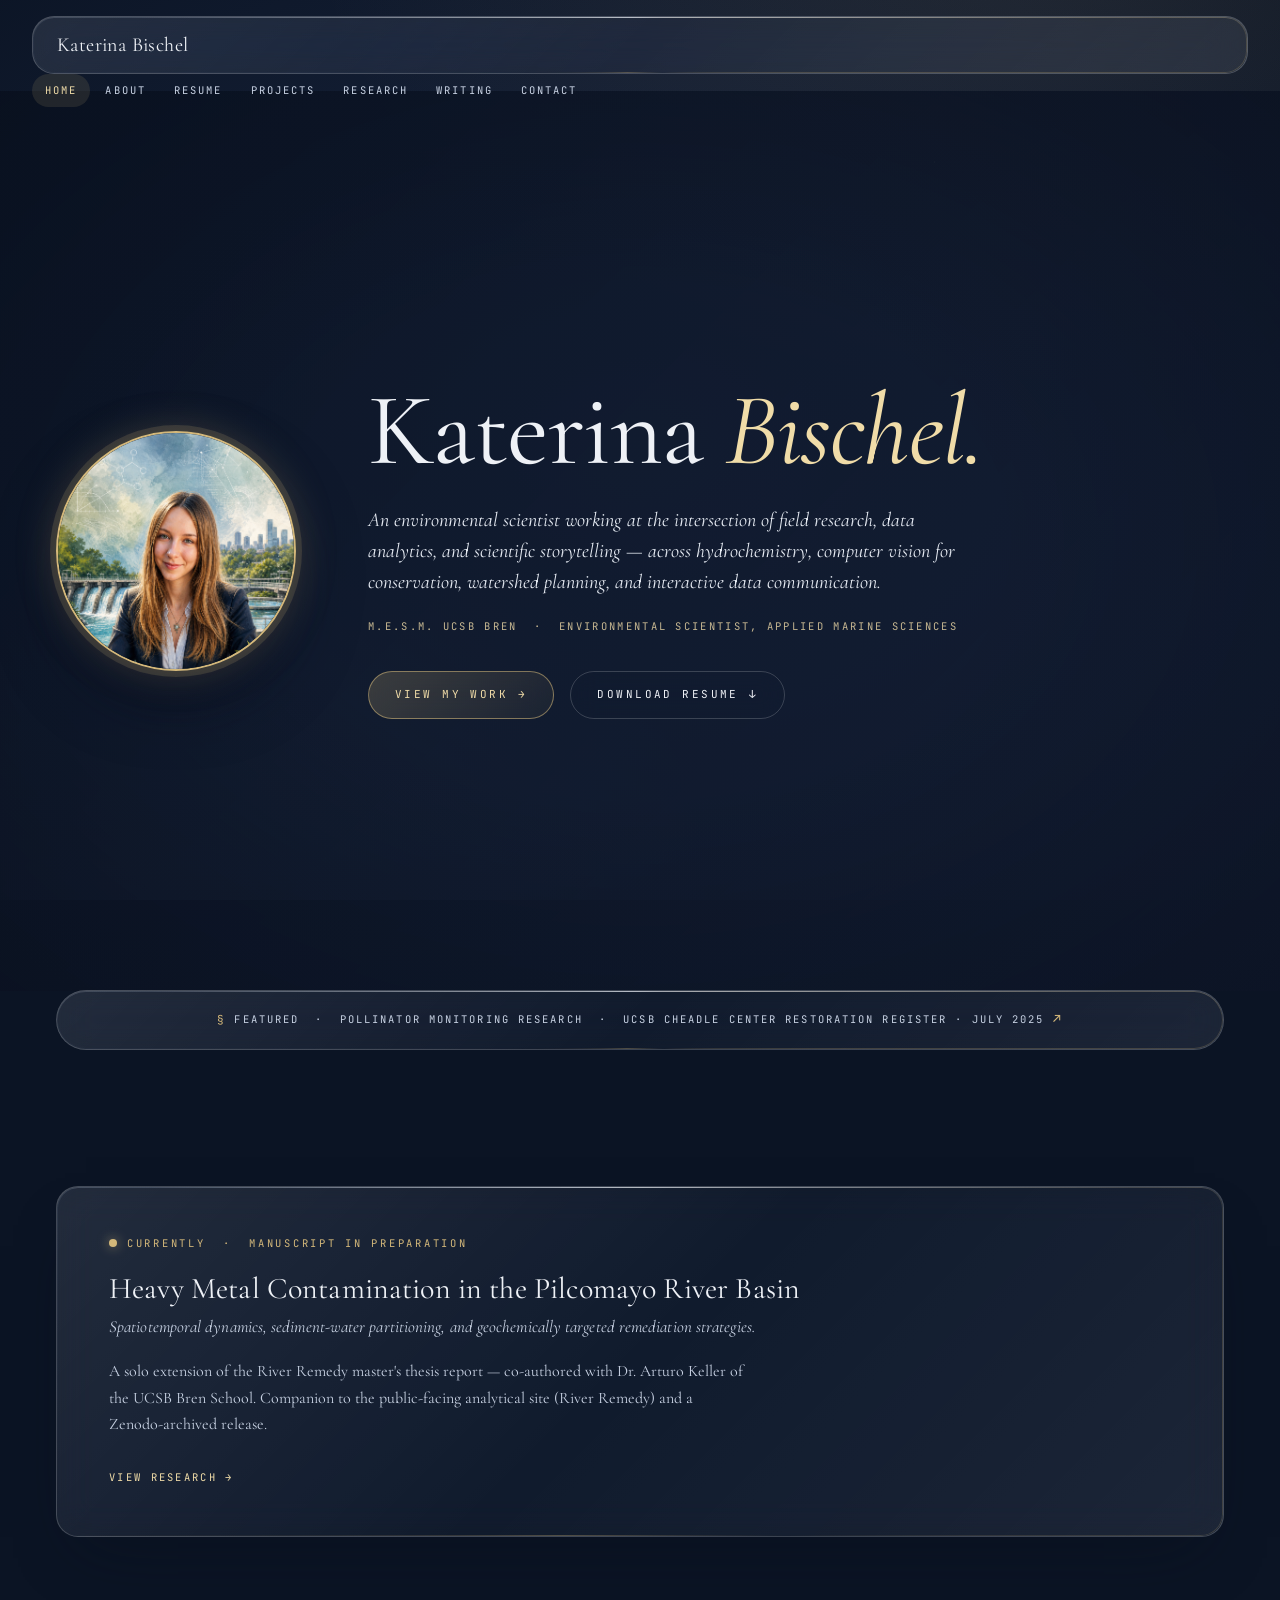
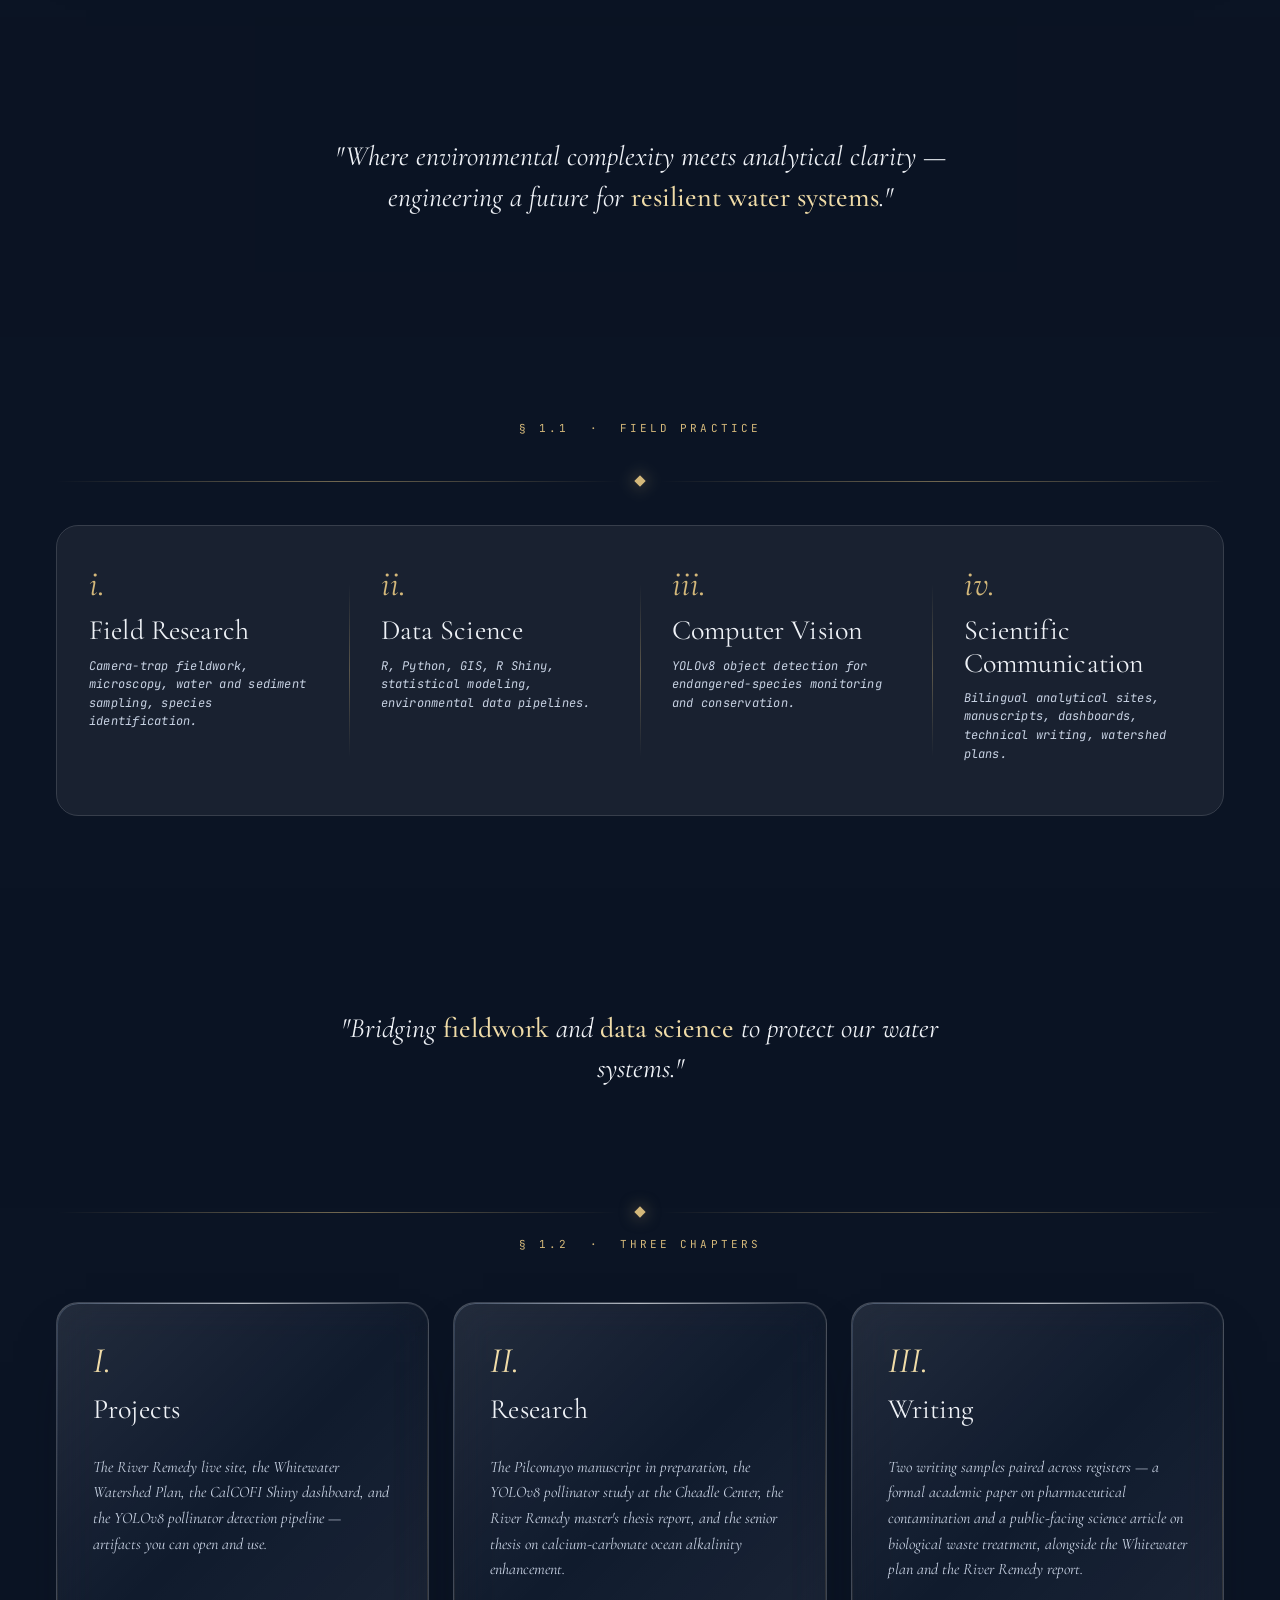
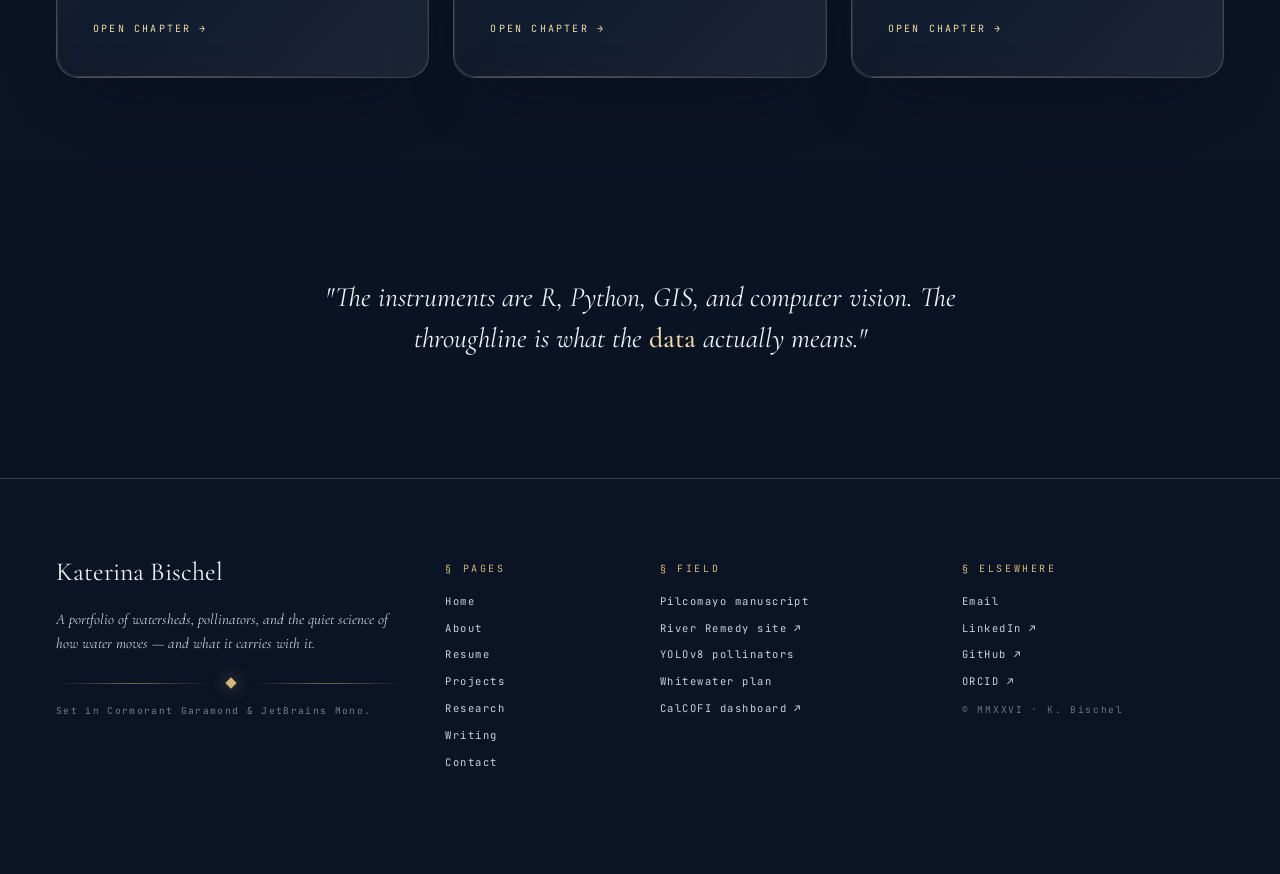
==== commit 3da6d766: "Fix mobile hamburger menu: move nav-links outside glass element, update CSS - Move #nav-links from i" ====
--- a/index.html
+++ b/index.html
@@ -548,7 +548,7 @@
       .nav-links {
         display: none;
         position: absolute;
-        top: 100%;
+        top: calc(100% + 8px);
         left: 16px;
         right: 16px;
         flex-direction: column;
@@ -559,6 +559,7 @@
         border: 1px solid var(--glass-stroke);
         border-radius: var(--r-md);
         gap: 4px;
+        z-index: 200;
       }
       .nav-links.open { display: flex; }
       .nav-inner { position: relative; }
@@ -617,15 +618,15 @@
     <button class="hamburger" id="hamburger" aria-label="Toggle navigation">
       <span></span><span></span><span></span>
     </button>
-    <div class="nav-links" id="nav-links">
-      <a href="index.html" class="active">Home</a>
-      <a href="about.html">About</a>
-      <a href="resume.html">Resume</a>
-      <a href="projects.html">Projects</a>
-      <a href="research.html">Research</a>
-      <a href="writing.html">Writing</a>
-      <a href="contact.html">Contact</a>
-    </div>
+  </div>
+  <div class="nav-links" id="nav-links">
+    <a href="index.html" class="active">Home</a>
+    <a href="about.html">About</a>
+    <a href="resume.html">Resume</a>
+    <a href="projects.html">Projects</a>
+    <a href="research.html">Research</a>
+    <a href="writing.html">Writing</a>
+    <a href="contact.html">Contact</a>
   </div>
 </nav>
 
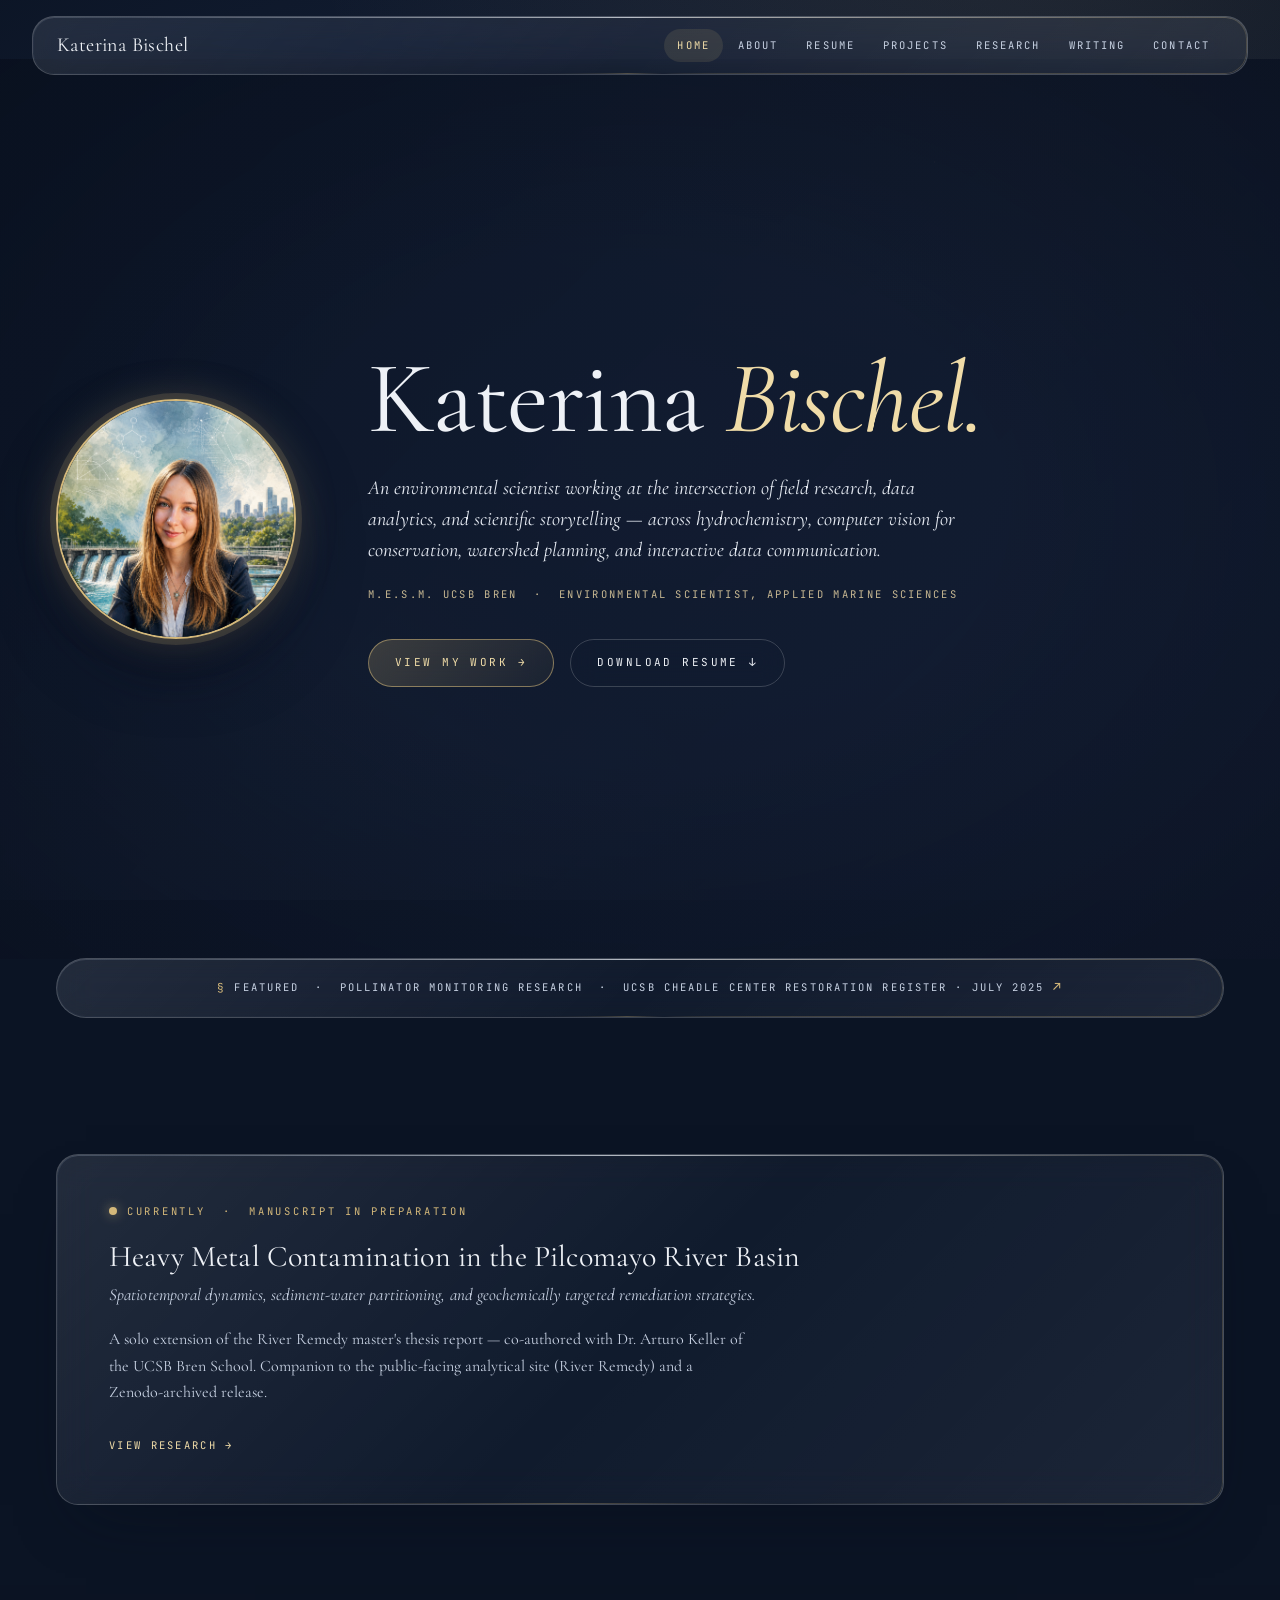
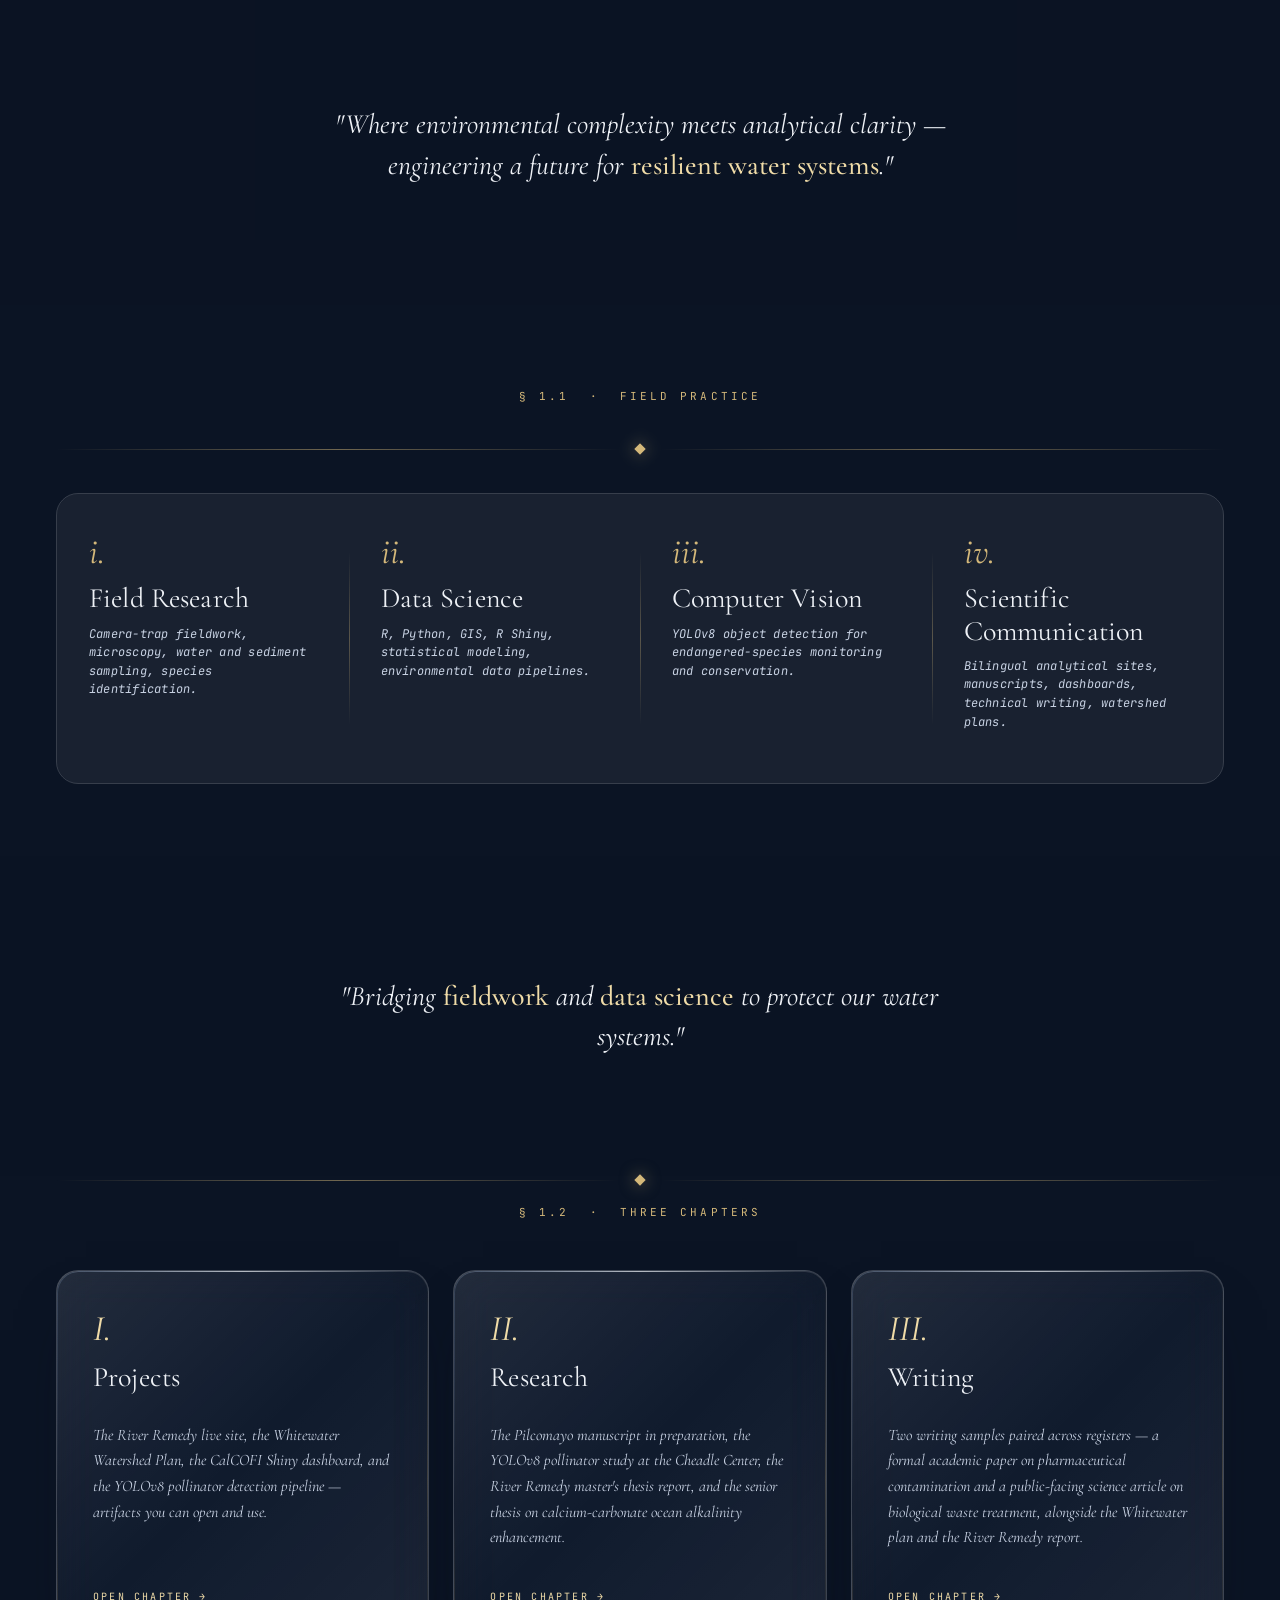
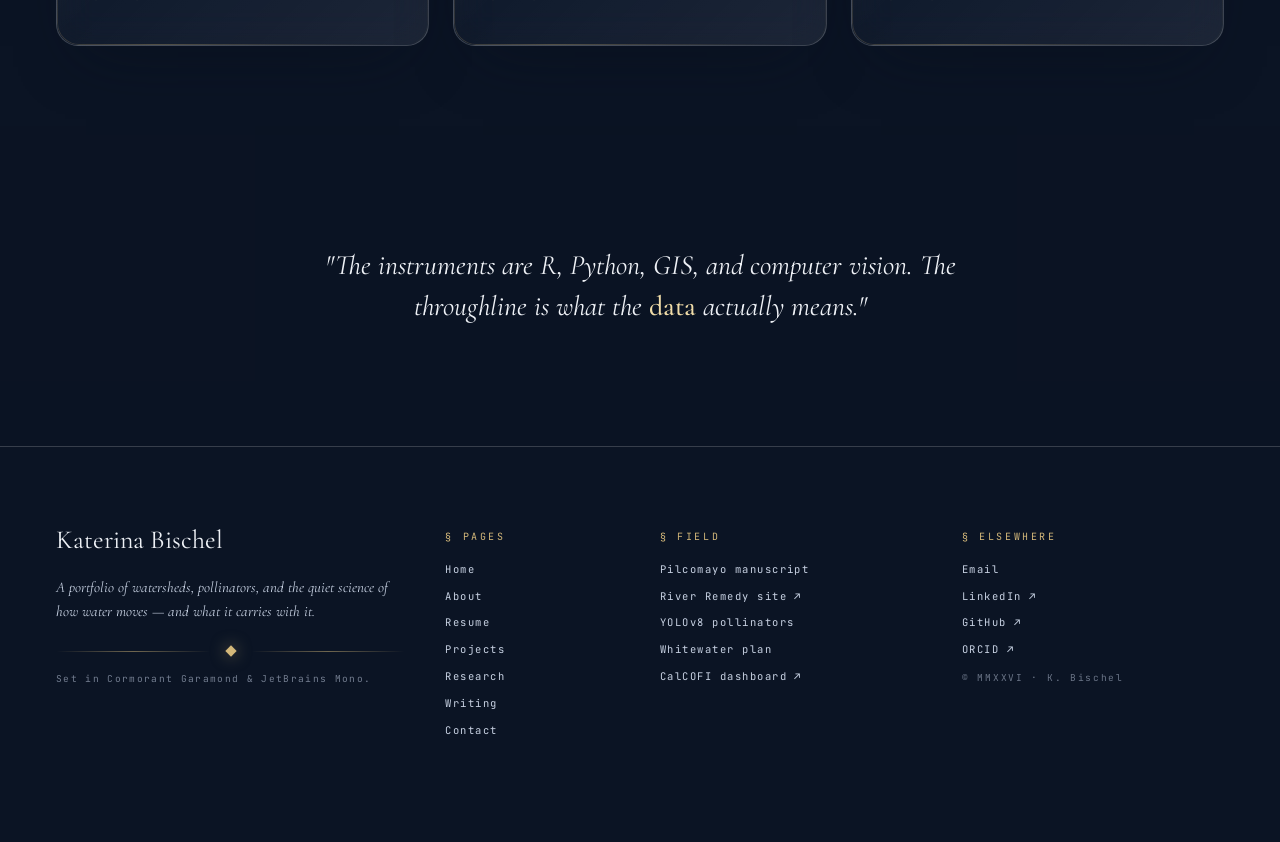
==== commit cf8ec417: "Revert "Merge branch 'claude/friendly-morse-387b11': fix mobile hamburger menu" This reverts commit " ====
--- a/index.html
+++ b/index.html
@@ -548,7 +548,7 @@
       .nav-links {
         display: none;
         position: absolute;
-        top: calc(100% + 8px);
+        top: 100%;
         left: 16px;
         right: 16px;
         flex-direction: column;
@@ -559,7 +559,6 @@
         border: 1px solid var(--glass-stroke);
         border-radius: var(--r-md);
         gap: 4px;
-        z-index: 200;
       }
       .nav-links.open { display: flex; }
       .nav-inner { position: relative; }
@@ -618,15 +617,15 @@
     <button class="hamburger" id="hamburger" aria-label="Toggle navigation">
       <span></span><span></span><span></span>
     </button>
-  </div>
-  <div class="nav-links" id="nav-links">
-    <a href="index.html" class="active">Home</a>
-    <a href="about.html">About</a>
-    <a href="resume.html">Resume</a>
-    <a href="projects.html">Projects</a>
-    <a href="research.html">Research</a>
-    <a href="writing.html">Writing</a>
-    <a href="contact.html">Contact</a>
+    <div class="nav-links" id="nav-links">
+      <a href="index.html" class="active">Home</a>
+      <a href="about.html">About</a>
+      <a href="resume.html">Resume</a>
+      <a href="projects.html">Projects</a>
+      <a href="research.html">Research</a>
+      <a href="writing.html">Writing</a>
+      <a href="contact.html">Contact</a>
+    </div>
   </div>
 </nav>
 
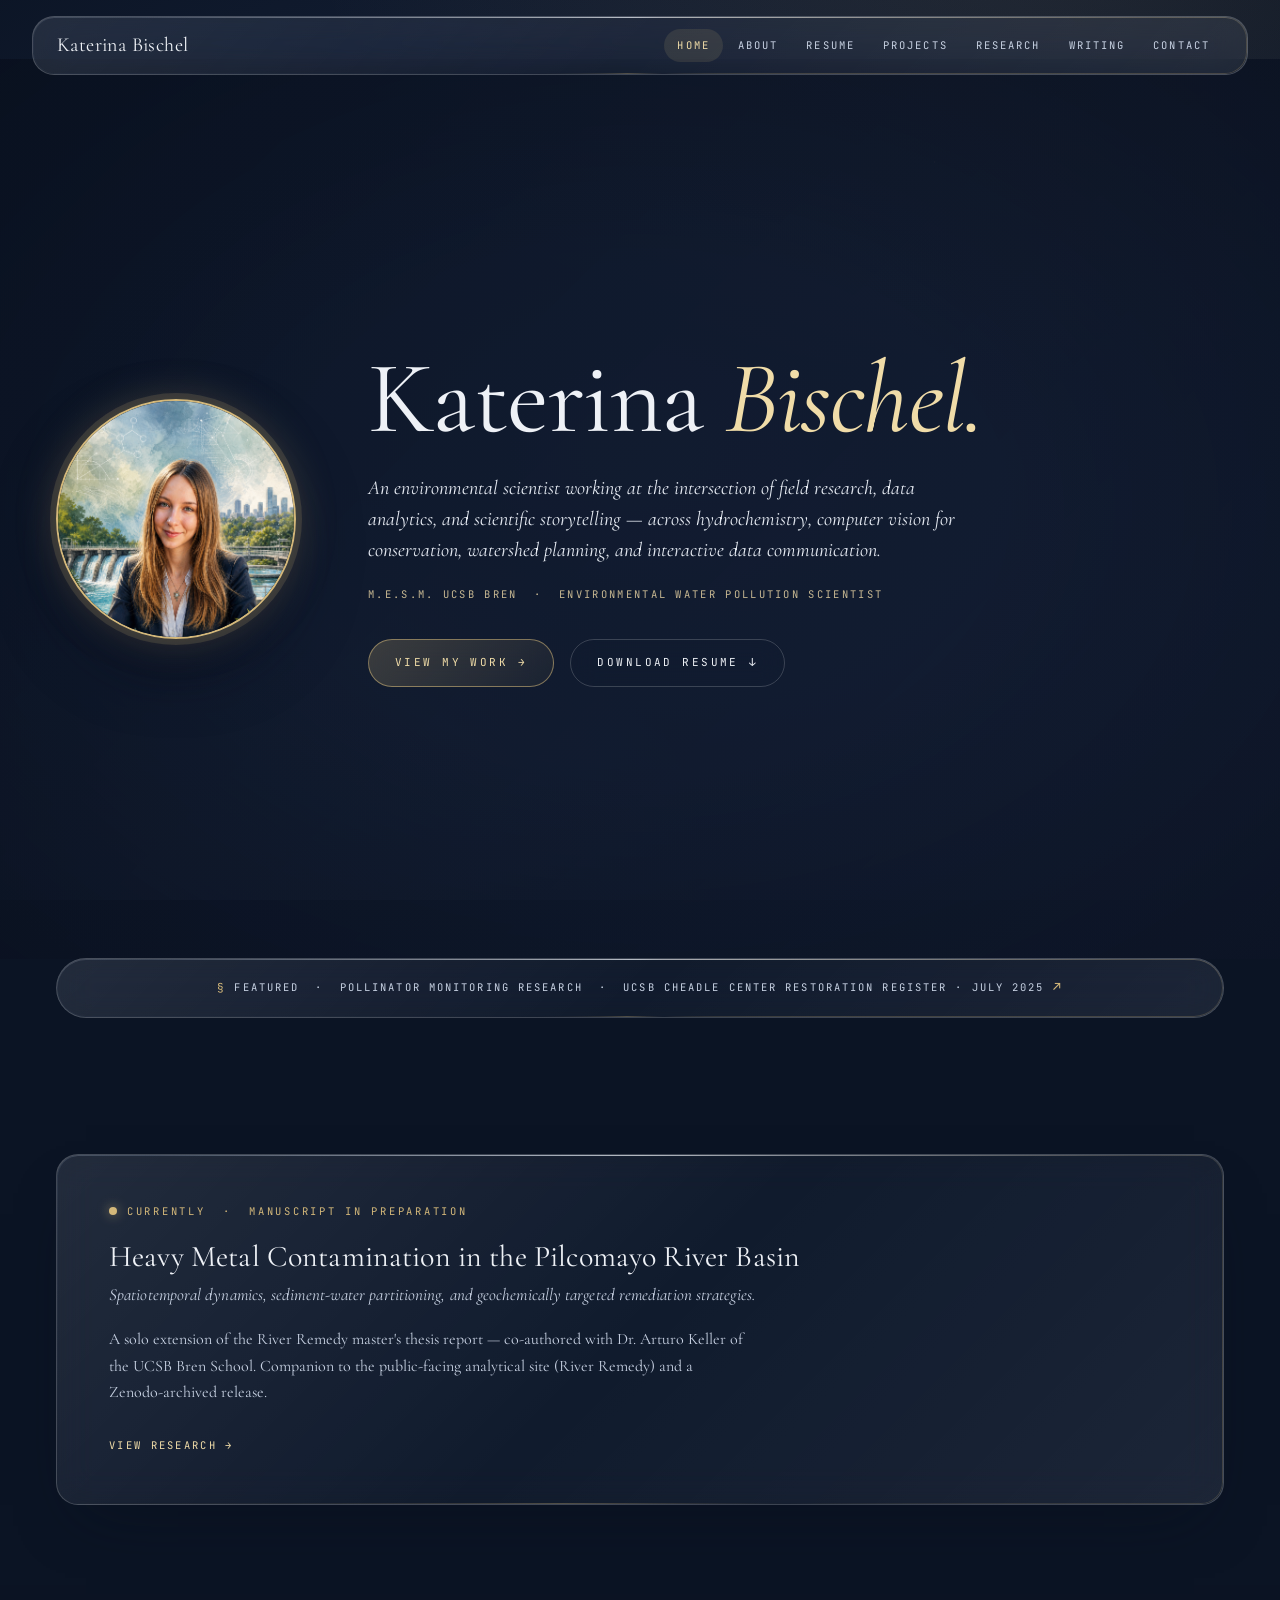
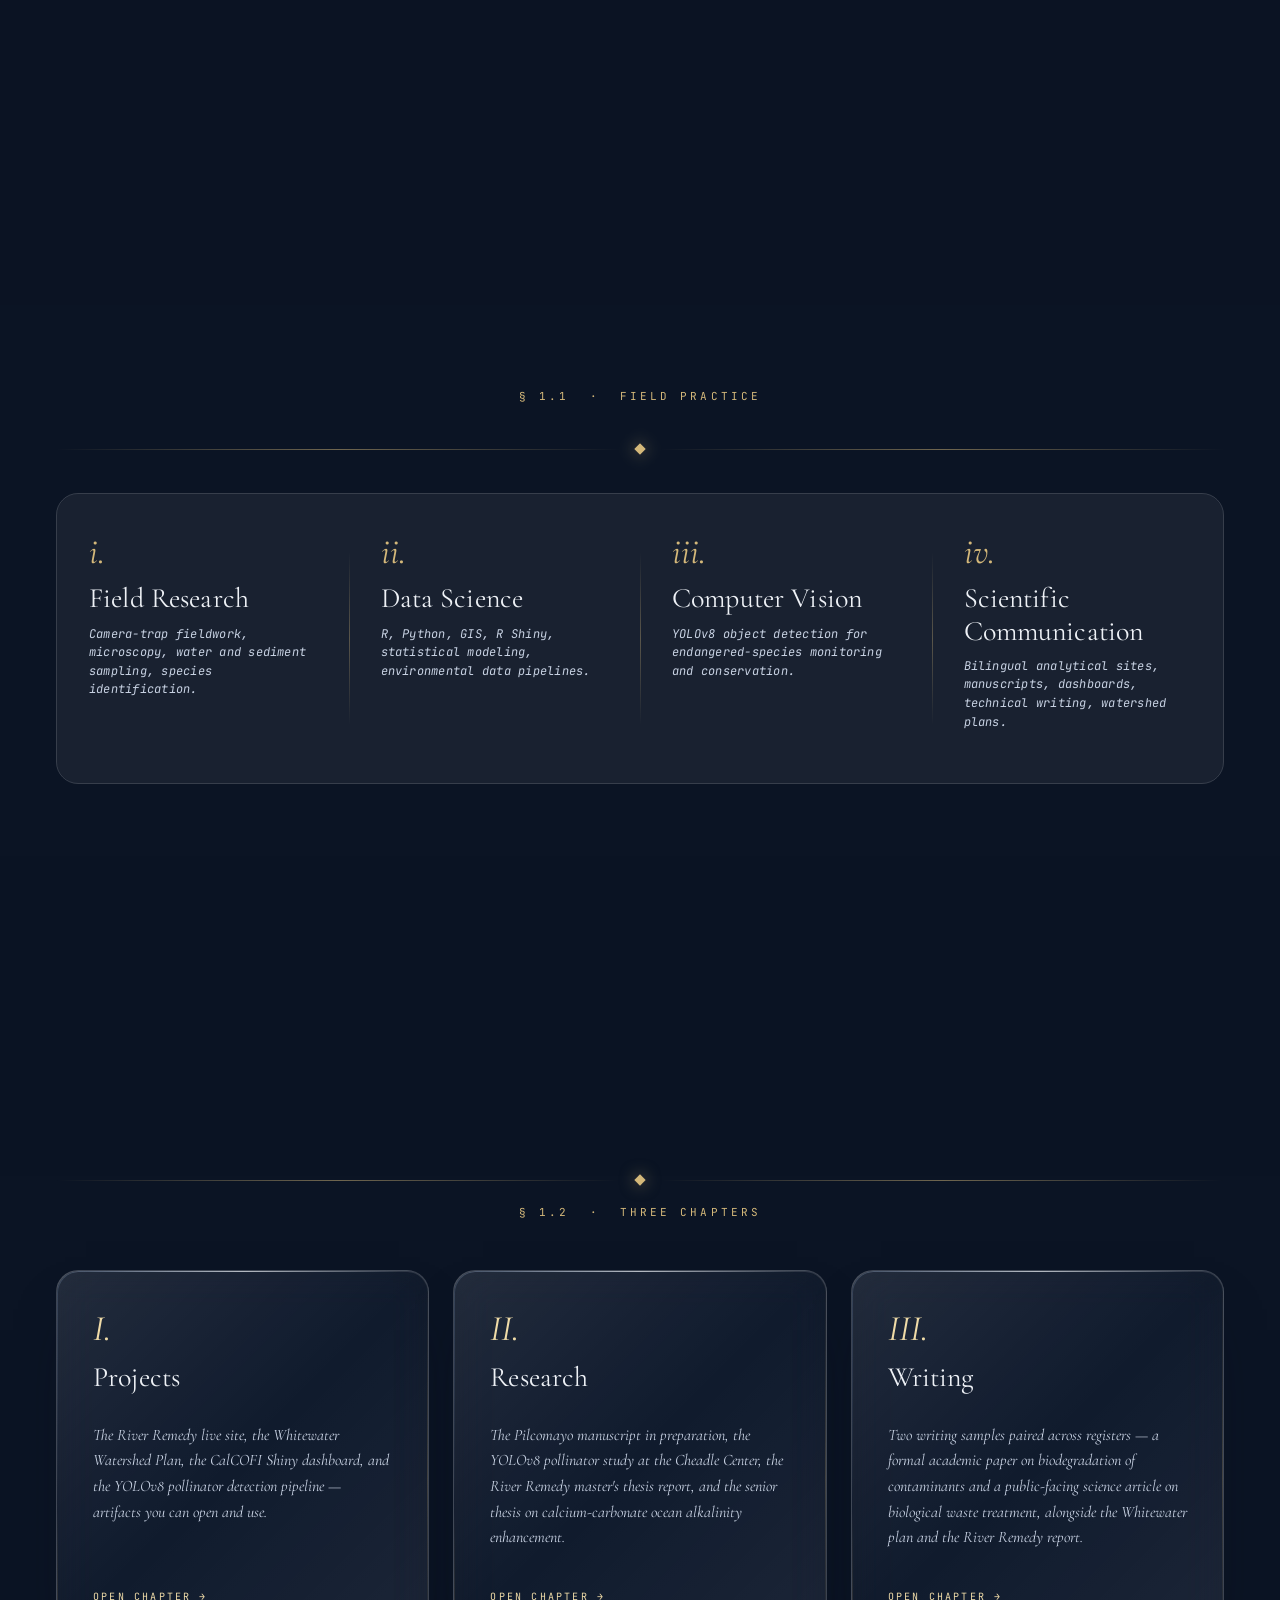
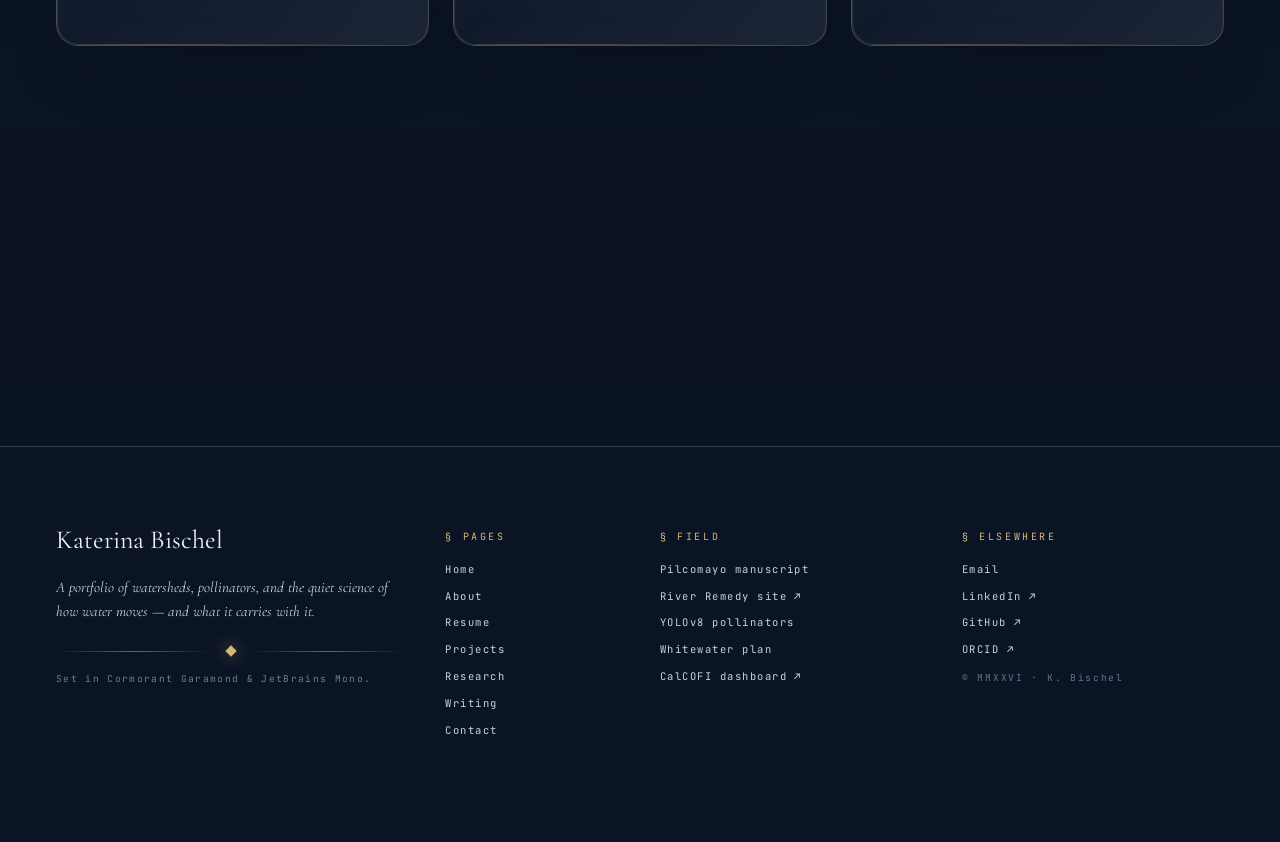
==== commit 09a181ff: "update" ====
--- a/index.html
+++ b/index.html
@@ -3,12 +3,16 @@
 <head>
   <meta charset="UTF-8" />
   <meta name="viewport" content="width=device-width, initial-scale=1.0" />
-  <title>Katerina Bischel | Environmental Scientist</title>
-  <meta name="description" content="Portfolio of Katerina Bischel — Environmental Scientist, Applied Marine Sciences. M.E.S.M. UCSB Bren. Water resources · pollution remediation · data science." />
-  <meta property="og:title"       content="Katerina Bischel | Environmental Scientist" />
-  <meta property="og:description" content="Environmental Scientist · Applied Marine Sciences | Water Resources · Pollution Remediation · Data Science" />
-  <meta property="og:image"       content="panorama_4.jpeg" />
+  <title>Katerina Bischel</title>
+  <meta name="description" content="Portfolio of Katerina Bischel — Environmental Scientist. M.E.S.M. UCSB Bren. Water resources · pollution remediation · data science." />
+  <meta property="og:title"       content="Katerina Bischel" />
+  <meta property="og:description" content="Environmental Scientist · Water Resources · Pollution Remediation · Data Science" />
+  <meta property="og:image"       content="main_panorama.jpg" />
+  <meta property="og:image:alt"   content="Coastal landscape panorama — Katerina Bischel portfolio" />
   <meta property="og:type"        content="website" />
+  <meta name="twitter:card"       content="summary_large_image" />
+  <meta name="twitter:title"      content="Katerina Bischel" />
+  <meta name="twitter:image"      content="main_panorama.jpg" />
   <!-- styles.css retired in favor of ui_kit/shared.css + inline page styles -->
   <link rel="stylesheet" href="ui_kit/shared.css" />
   <style>
@@ -548,7 +552,7 @@
       .nav-links {
         display: none;
         position: absolute;
-        top: 100%;
+        top: calc(100% + 8px);
         left: 16px;
         right: 16px;
         flex-direction: column;
@@ -559,9 +563,10 @@
         border: 1px solid var(--glass-stroke);
         border-radius: var(--r-md);
         gap: 4px;
+        z-index: 200;
       }
       .nav-links.open { display: flex; }
-      .nav-inner { position: relative; }
+      .nav-inner { position: relative; overflow: visible; }
 
       .hero-content {
         flex-direction: column;
@@ -645,7 +650,7 @@
       <p class="hero-subline">
         An environmental scientist working at the intersection of field research, data analytics, and scientific storytelling — across hydrochemistry, computer vision for conservation, watershed planning, and interactive data communication.
       </p>
-      <p class="hero-byline">M.E.S.M. UCSB Bren &nbsp;·&nbsp; Environmental Scientist, Applied Marine Sciences</p>
+      <p class="hero-byline">M.E.S.M. UCSB Bren &nbsp;·&nbsp; Environmental Water Pollution Scientist</p>
       <div class="hero-ctas">
         <a href="projects.html" class="btn btn-primary">View My Work <span class="arrow">→</span></a>
         <a href="Bischel_resume_AMS_format_2pp.docx" class="btn btn-ghost" download>Download Resume <span class="arrow">↓</span></a>
@@ -659,7 +664,7 @@
 ═══════════════════════════════════════════════════════════ -->
 <div class="press-strip-wrap reveal">
   <a
-    href="https://us15.campaign-archive.com/?e=__test_email__&u=05cf4db23a15975cb832e2846&id=3d0ad0cae9"
+    href="https://mailchi.mp/c46ecbcc1702/newsletter-for-the-north-campus-open-space-restoration-project-21044886"
     class="press-strip glass"
     target="_blank"
     rel="noopener noreferrer"
@@ -693,9 +698,6 @@
 ═══════════════════════════════════════════════════════════ -->
 <div class="pano-divider">
   <div class="pano-divider-bg" style="background-image: url('panorama_8.jpeg');"></div>
-  <p class="pano-divider-quote">
-    "Where environmental complexity meets analytical clarity — engineering a future for <span class="emph">resilient water systems</span>."
-  </p>
 </div>
 
 <!-- ═══════════════════════════════════════════════════════════
@@ -739,9 +741,6 @@
 ═══════════════════════════════════════════════════════════ -->
 <div class="pano-divider">
   <div class="pano-divider-bg" style="background-image: url('panorama_9.jpeg');"></div>
-  <p class="pano-divider-quote">
-    "Bridging <span class="emph">fieldwork</span> and <span class="emph">data science</span> to protect our water systems."
-  </p>
 </div>
 
 <!-- ═══════════════════════════════════════════════════════════
@@ -778,7 +777,7 @@
       <div class="chapter-numeral">III.</div>
       <h3>Writing</h3>
       <p class="chapter-desc">
-        Two writing samples paired across registers — a formal academic paper on pharmaceutical contamination and a public-facing science article on biological waste treatment, alongside the Whitewater plan and the River Remedy report.
+        Two writing samples paired across registers — a formal academic paper on biodegradation of contaminants and a public-facing science article on biological waste treatment, alongside the Whitewater plan and the River Remedy report.
       </p>
       <a href="writing.html" class="chapter-link">Open chapter <span>→</span></a>
     </article>
@@ -790,9 +789,6 @@
 ═══════════════════════════════════════════════════════════ -->
 <div class="pano-divider">
   <div class="pano-divider-bg" style="background-image: url('panorama_1.jpeg');"></div>
-  <p class="pano-divider-quote">
-    "The instruments are R, Python, GIS, and computer vision. The throughline is what the <span class="emph">data</span> actually means."
-  </p>
 </div>
 
 <!-- ═══════════════════════════════════════════════════════════
@@ -840,7 +836,7 @@
       <div>
         <p class="footer-col-head">§ Elsewhere</p>
         <nav class="footer-links">
-          <a href="mailto:katerinabischel@amarine.com">Email</a>
+          <a href="mailto:katerina.bischel@gmail.com">Email</a>
           <a href="https://www.linkedin.com/in/katerina-bischel/" target="_blank" rel="noopener noreferrer">LinkedIn ↗</a>
           <a href="https://github.com/katerinabischel" target="_blank" rel="noopener noreferrer">GitHub ↗</a>
           <a href="https://orcid.org/0009-0005-4168-9726" target="_blank" rel="noopener noreferrer">ORCID ↗</a>
